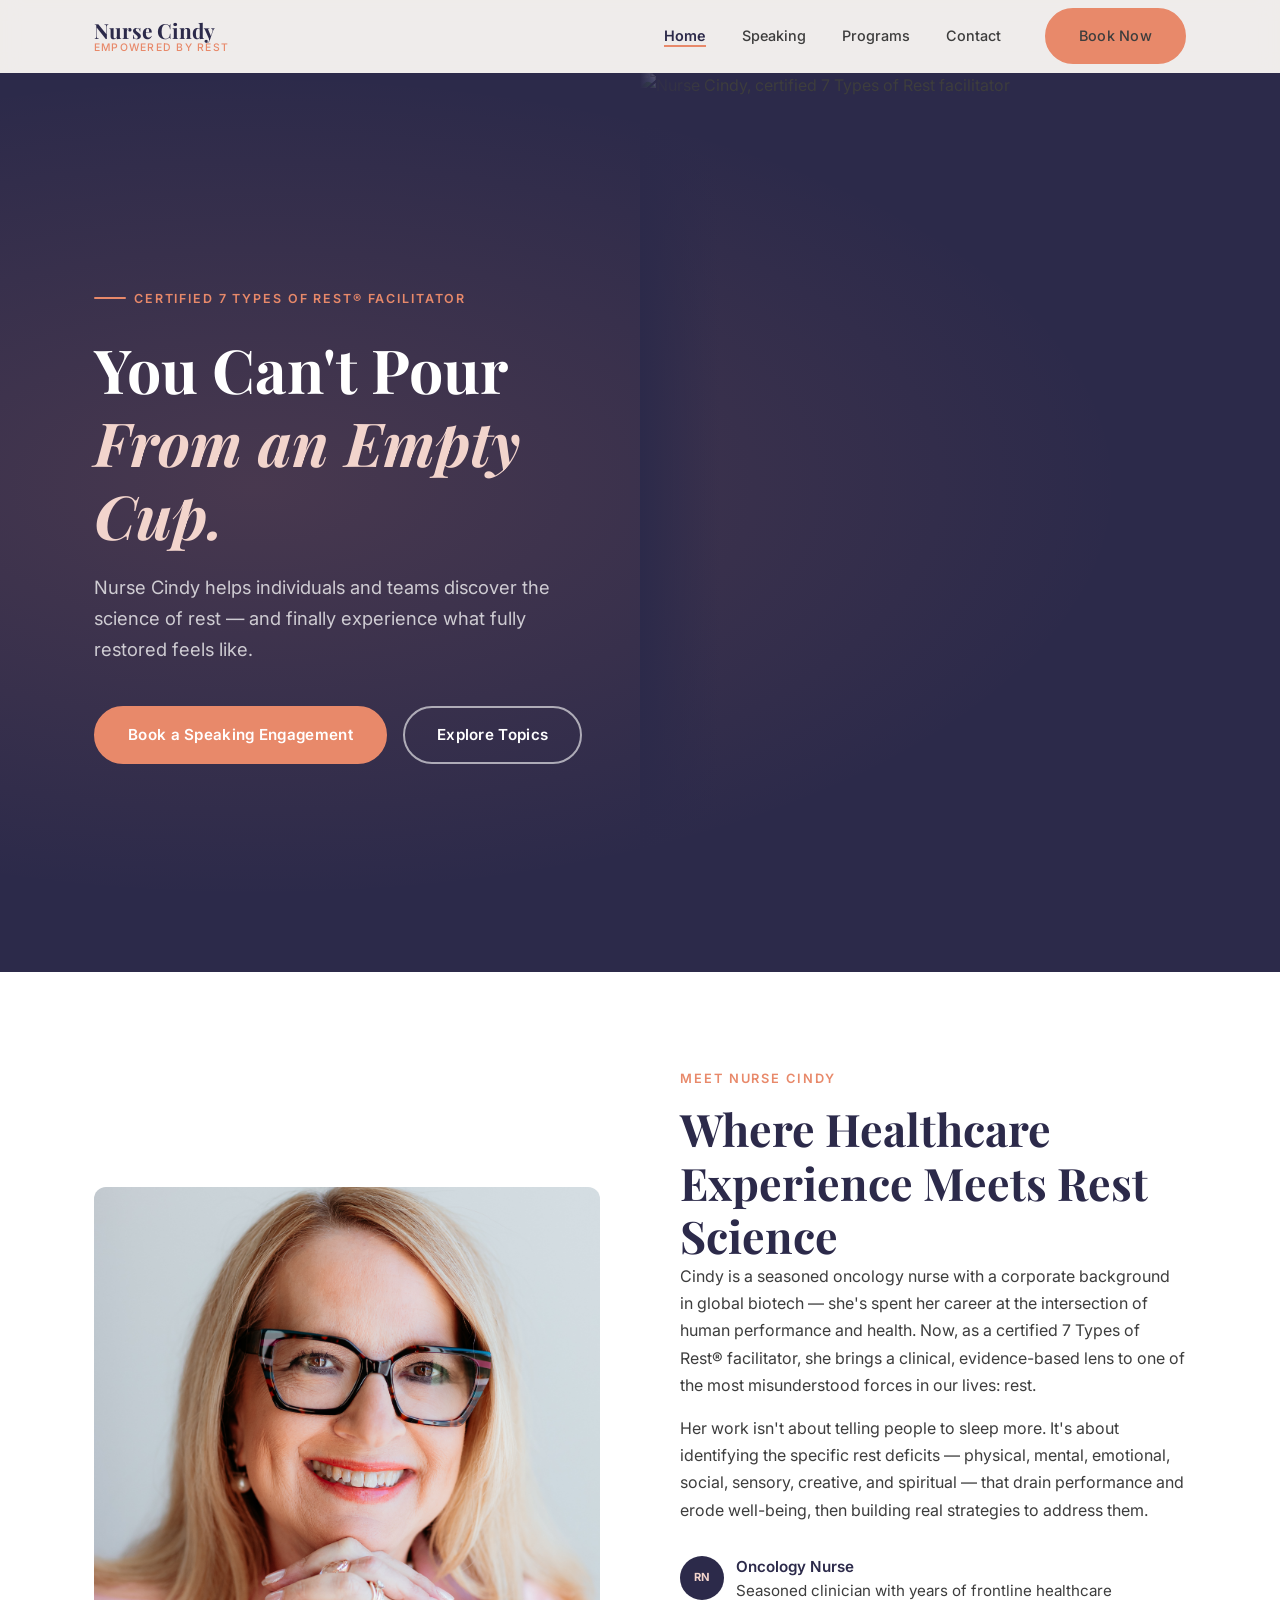
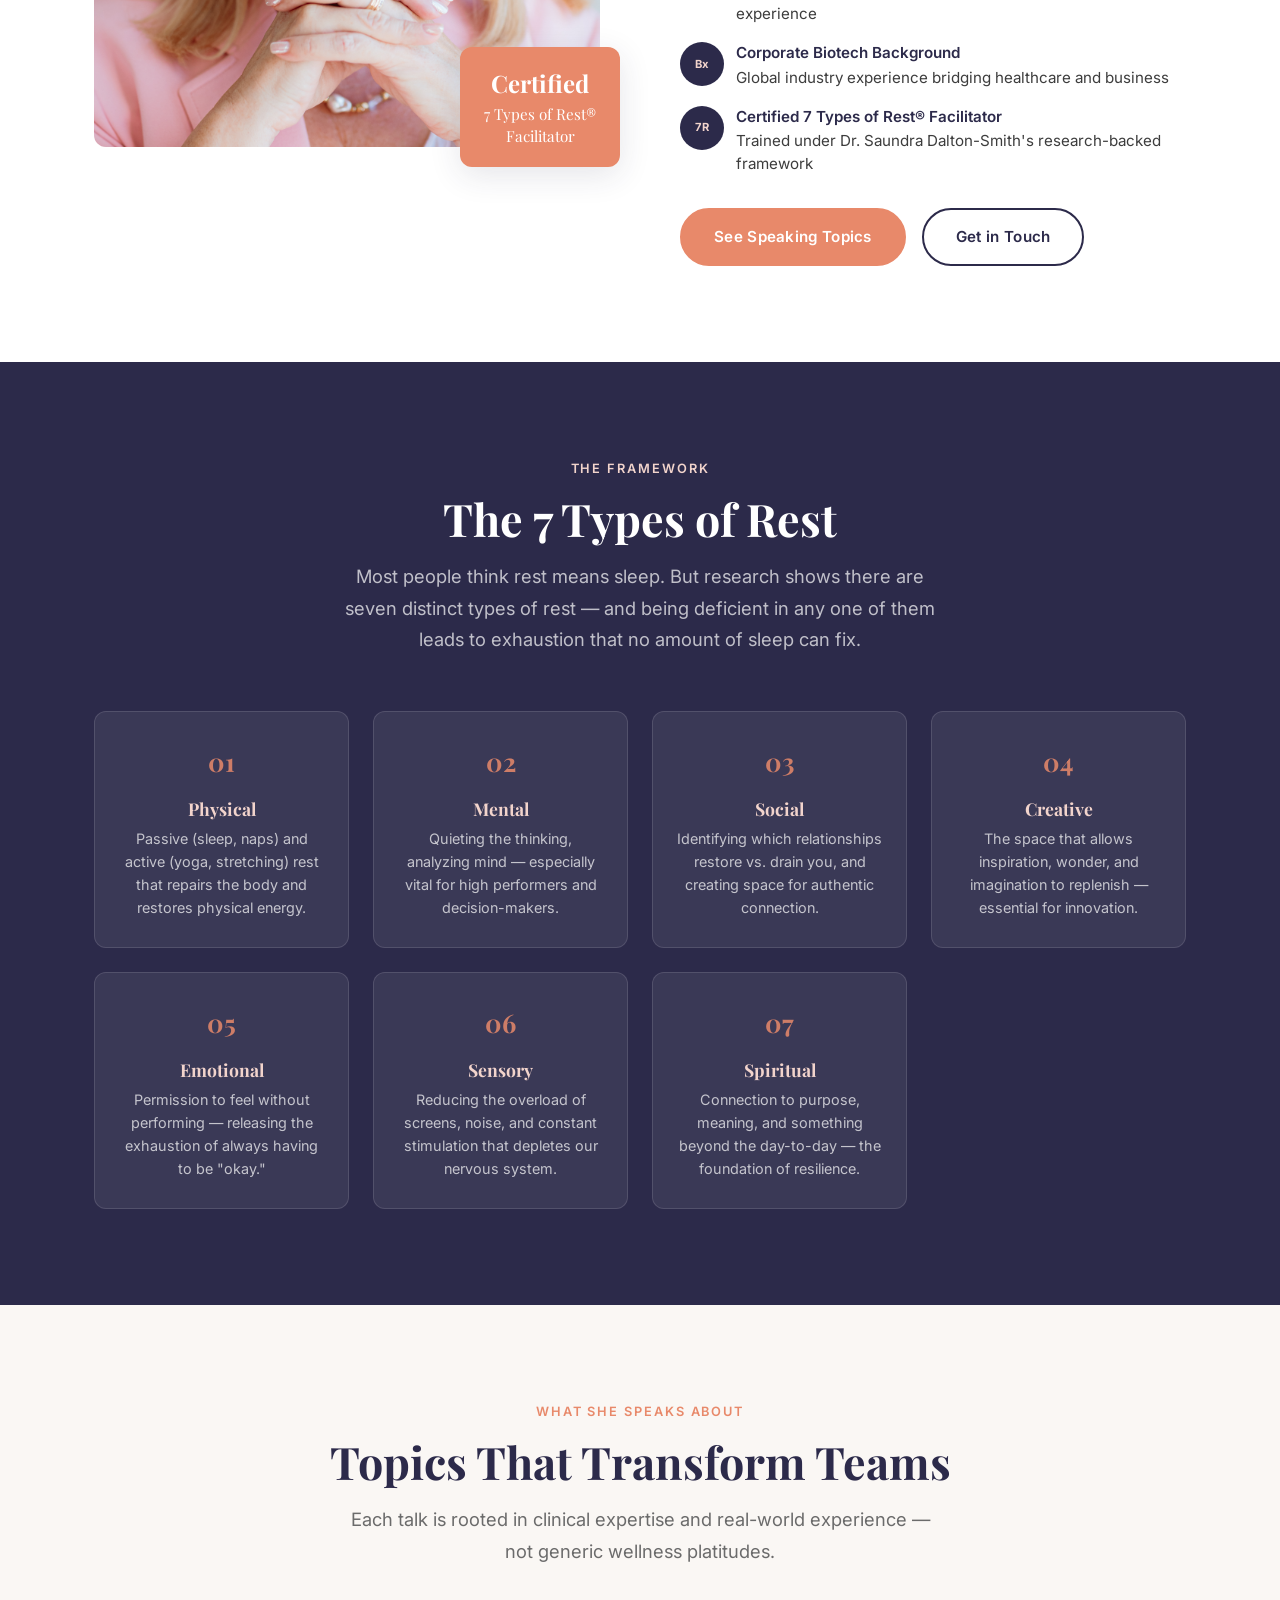
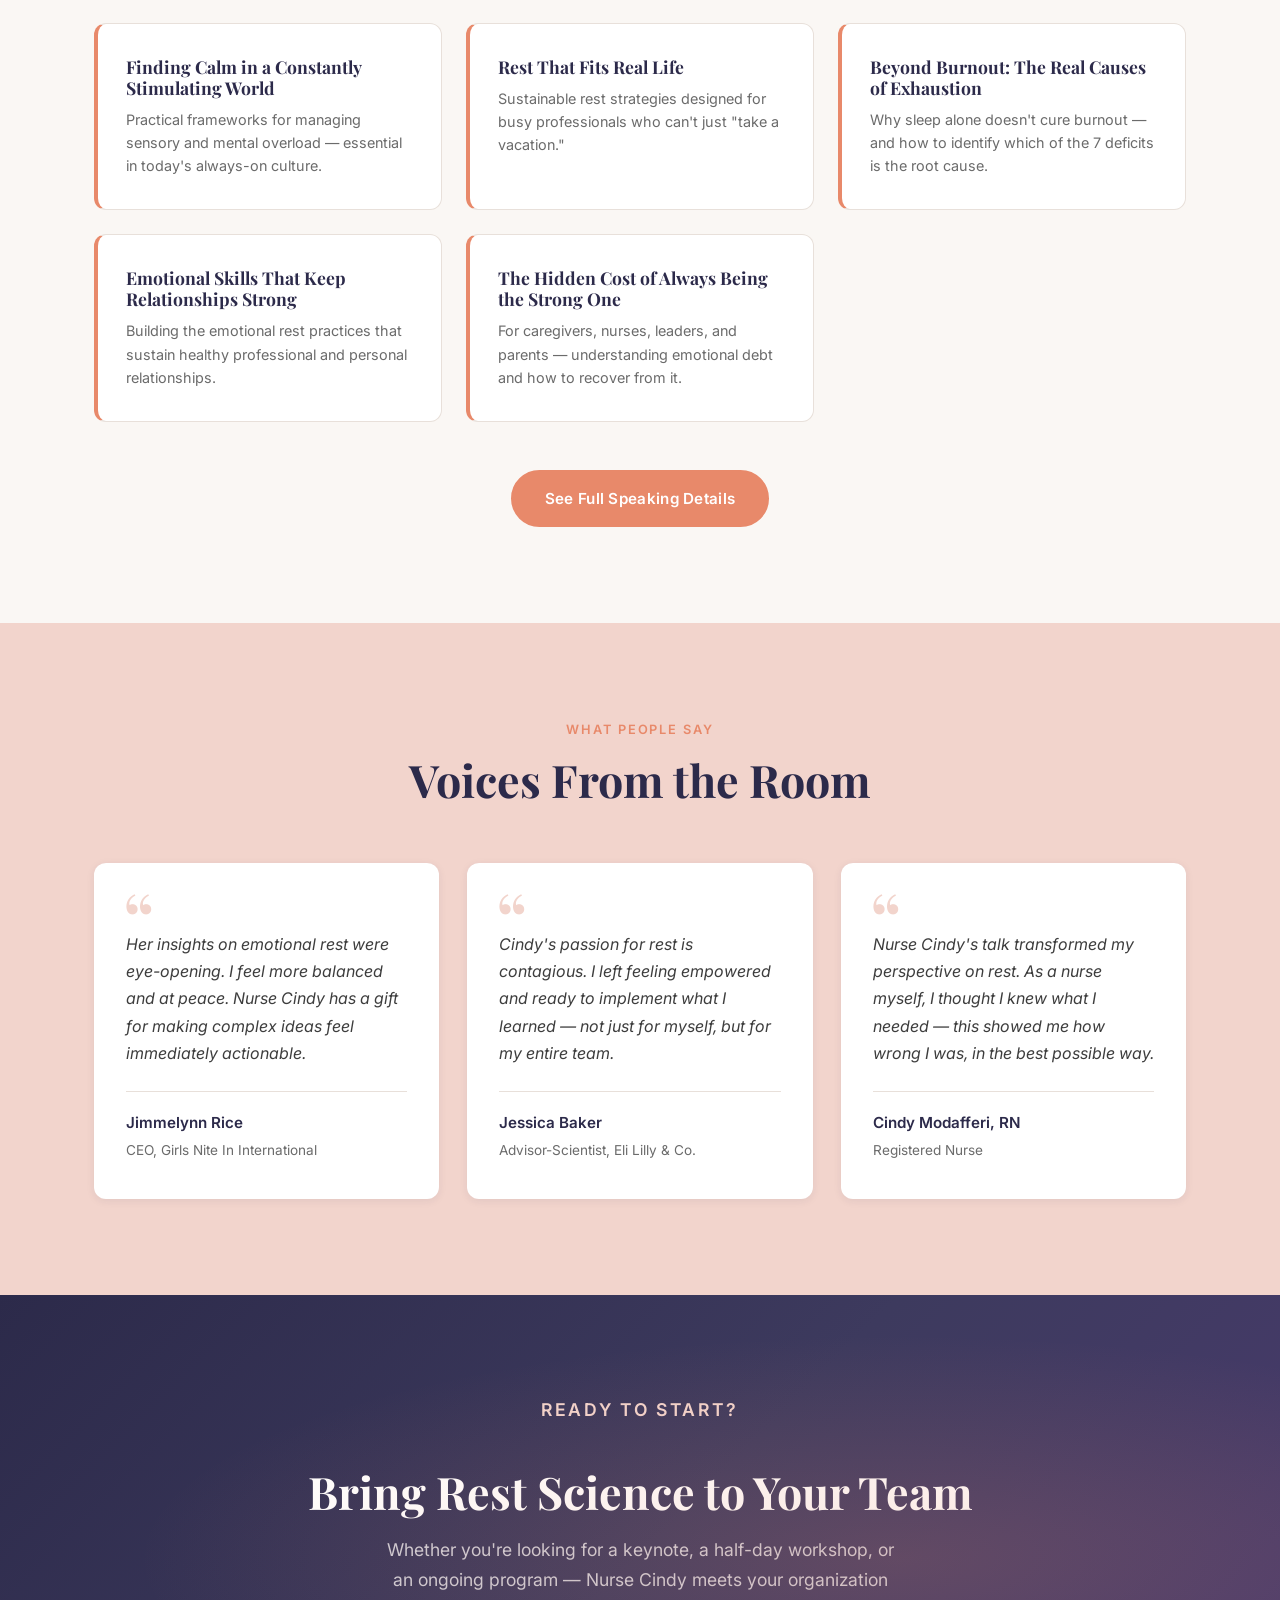
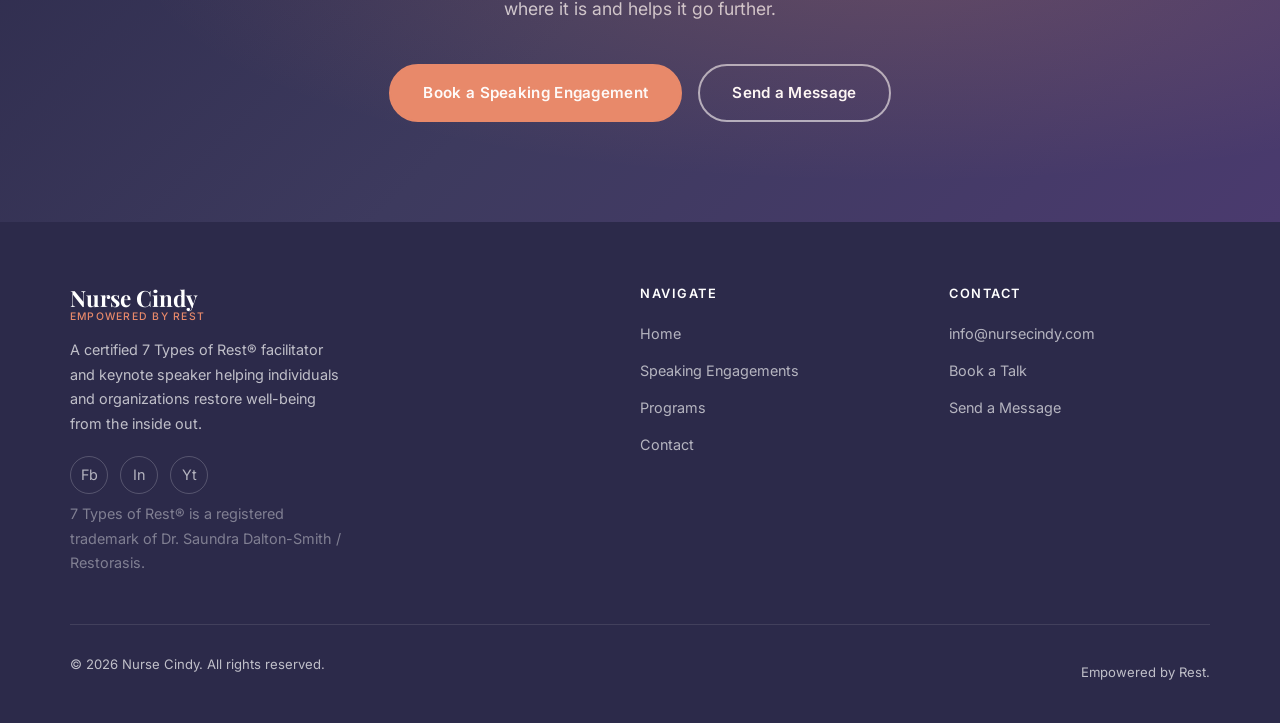
==== index.html @ 6b97cde1 "Initial build: Nurse Cindy static site" ====
<!DOCTYPE html>
<html lang="en">
<head>
  <meta charset="UTF-8" />
  <meta name="viewport" content="width=device-width, initial-scale=1.0" />
  <title>Nurse Cindy — Certified 7 Types of Rest® Facilitator &amp; Speaker</title>
  <meta name="description" content="Nurse Cindy is a certified 7 Types of Rest® facilitator and keynote speaker helping individuals and organizations understand rest science, prevent burnout, and build sustainable well-being." />
  <link rel="stylesheet" href="assets/css/style.css" />
</head>
<body>

  <!-- ===== HEADER ===== -->
  <header class="site-header" role="banner">
    <nav class="nav" aria-label="Main navigation">
      <a href="index.html" class="nav-logo">
        Nurse Cindy
        <span>Empowered by Rest</span>
      </a>

      <button class="nav-toggle" aria-label="Toggle navigation" aria-expanded="false">
        <span></span><span></span><span></span>
      </button>

      <ul class="nav-links" role="list">
        <li><a href="index.html">Home</a></li>
        <li><a href="speaking.html">Speaking</a></li>
        <li><a href="programs.html">Programs</a></li>
        <li><a href="contact.html">Contact</a></li>
        <li><a href="mailto:cindy.callingallnurses@gmail.com?subject=Speaking%20Inquiry" class="btn btn-primary nav-cta">Book Now</a></li>
      </ul>
    </nav>
  </header>

  <main>

    <!-- ===== HERO ===== -->
    <section class="hero" aria-label="Introduction">
      <div class="hero-content">
        <p class="hero-eyebrow">Certified 7 Types of Rest® Facilitator</p>
        <h1>
          You Can't Pour<br />
          <em>From an Empty Cup.</em>
        </h1>
        <p class="hero-sub">Nurse Cindy helps individuals and teams discover the science of rest — and finally experience what fully restored feels like.</p>
        <div class="btn-group">
          <a href="mailto:cindy.callingallnurses@gmail.com?subject=Speaking%20Inquiry" class="btn btn-primary">Book a Speaking Engagement</a>
          <a href="speaking.html" class="btn btn-outline-white">Explore Topics</a>
        </div>
      </div>
      <div class="hero-image">
        <img src="assets/images/cindy-hero.png" alt="Nurse Cindy, certified 7 Types of Rest facilitator" loading="eager" />
      </div>
    </section>

    <!-- ===== ABOUT ===== -->
    <section class="section about" id="about" aria-labelledby="about-heading">
      <div class="container">
        <div class="about-grid">
          <div class="about-image">
            <img src="assets/images/cindy-about.jpg" alt="Nurse Cindy speaking at an event" loading="lazy" />
            <div class="about-image-badge">
              <strong>Certified</strong>
              7 Types of Rest®<br />Facilitator
            </div>
          </div>
          <div class="about-text">
            <p class="section-eyebrow">Meet Nurse Cindy</p>
            <h2 id="about-heading">Where Healthcare Experience Meets Rest Science</h2>
            <p>Cindy is a seasoned oncology nurse with a corporate background in global biotech — she's spent her career at the intersection of human performance and health. Now, as a certified 7 Types of Rest® facilitator, she brings a clinical, evidence-based lens to one of the most misunderstood forces in our lives: rest.</p>
            <p>Her work isn't about telling people to sleep more. It's about identifying the specific rest deficits — physical, mental, emotional, social, sensory, creative, and spiritual — that drain performance and erode well-being, then building real strategies to address them.</p>

            <div class="about-credentials">
              <div class="credential-item">
                <div class="credential-icon" aria-hidden="true"><span>RN</span></div>
                <p><strong>Oncology Nurse</strong>Seasoned clinician with years of frontline healthcare experience</p>
              </div>
              <div class="credential-item">
                <div class="credential-icon" aria-hidden="true"><span>Bx</span></div>
                <p><strong>Corporate Biotech Background</strong>Global industry experience bridging healthcare and business</p>
              </div>
              <div class="credential-item">
                <div class="credential-icon" aria-hidden="true"><span>7R</span></div>
                <p><strong>Certified 7 Types of Rest® Facilitator</strong>Trained under Dr. Saundra Dalton-Smith's research-backed framework</p>
              </div>
            </div>

            <div class="btn-group">
              <a href="speaking.html" class="btn btn-primary">See Speaking Topics</a>
              <a href="contact.html" class="btn btn-outline">Get in Touch</a>
            </div>
          </div>
        </div>
      </div>
    </section>

    <!-- ===== 7 TYPES OF REST ===== -->
    <section class="section rest-types" id="rest-types" aria-labelledby="rest-heading">
      <div class="container section-center">
        <p class="section-eyebrow">The Framework</p>
        <h2 id="rest-heading" class="section-title">The 7 Types of Rest</h2>
        <p class="section-lead">Most people think rest means sleep. But research shows there are seven distinct types of rest — and being deficient in any one of them leads to exhaustion that no amount of sleep can fix.</p>

        <div class="rest-grid">
          <div class="rest-card">
            <div class="rest-card-num" aria-hidden="true">01</div>
            <h3>Physical</h3>
            <p>Passive (sleep, naps) and active (yoga, stretching) rest that repairs the body and restores physical energy.</p>
          </div>
          <div class="rest-card">
            <div class="rest-card-num" aria-hidden="true">02</div>
            <h3>Mental</h3>
            <p>Quieting the thinking, analyzing mind — especially vital for high performers and decision-makers.</p>
          </div>
          <div class="rest-card">
            <div class="rest-card-num" aria-hidden="true">03</div>
            <h3>Social</h3>
            <p>Identifying which relationships restore vs. drain you, and creating space for authentic connection.</p>
          </div>
          <div class="rest-card">
            <div class="rest-card-num" aria-hidden="true">04</div>
            <h3>Creative</h3>
            <p>The space that allows inspiration, wonder, and imagination to replenish — essential for innovation.</p>
          </div>
          <div class="rest-card">
            <div class="rest-card-num" aria-hidden="true">05</div>
            <h3>Emotional</h3>
            <p>Permission to feel without performing — releasing the exhaustion of always having to be "okay."</p>
          </div>
          <div class="rest-card">
            <div class="rest-card-num" aria-hidden="true">06</div>
            <h3>Sensory</h3>
            <p>Reducing the overload of screens, noise, and constant stimulation that depletes our nervous system.</p>
          </div>
          <div class="rest-card">
            <div class="rest-card-num" aria-hidden="true">07</div>
            <h3>Spiritual</h3>
            <p>Connection to purpose, meaning, and something beyond the day-to-day — the foundation of resilience.</p>
          </div>
        </div>
      </div>
    </section>

    <!-- ===== SPEAKING TOPICS ===== -->
    <section class="section speaking-topics" id="topics" aria-labelledby="topics-heading">
      <div class="container section-center">
        <p class="section-eyebrow">What She Speaks About</p>
        <h2 id="topics-heading" class="section-title">Topics That Transform Teams</h2>
        <p class="section-lead">Each talk is rooted in clinical expertise and real-world experience — not generic wellness platitudes.</p>
      </div>
      <div class="container">
        <div class="topics-grid">
          <div class="topic-card">
            <h3>Finding Calm in a Constantly Stimulating World</h3>
            <p>Practical frameworks for managing sensory and mental overload — essential in today's always-on culture.</p>
          </div>
          <div class="topic-card">
            <h3>Rest That Fits Real Life</h3>
            <p>Sustainable rest strategies designed for busy professionals who can't just "take a vacation."</p>
          </div>
          <div class="topic-card">
            <h3>Beyond Burnout: The Real Causes of Exhaustion</h3>
            <p>Why sleep alone doesn't cure burnout — and how to identify which of the 7 deficits is the root cause.</p>
          </div>
          <div class="topic-card">
            <h3>Emotional Skills That Keep Relationships Strong</h3>
            <p>Building the emotional rest practices that sustain healthy professional and personal relationships.</p>
          </div>
          <div class="topic-card">
            <h3>The Hidden Cost of Always Being the Strong One</h3>
            <p>For caregivers, nurses, leaders, and parents — understanding emotional debt and how to recover from it.</p>
          </div>
        </div>
        <div style="text-align:center; margin-top: 48px;">
          <a href="speaking.html" class="btn btn-primary">See Full Speaking Details</a>
        </div>
      </div>
    </section>

    <!-- ===== TESTIMONIALS ===== -->
    <section class="section testimonials" id="testimonials" aria-labelledby="testimonials-heading">
      <div class="container section-center">
        <p class="section-eyebrow">What People Say</p>
        <h2 id="testimonials-heading" class="section-title">Voices From the Room</h2>
      </div>
      <div class="container">
        <div class="testimonials-grid">
          <div class="testimonial-card">
            <p class="testimonial-text">Her insights on emotional rest were eye-opening. I feel more balanced and at peace. Nurse Cindy has a gift for making complex ideas feel immediately actionable.</p>
            <div class="testimonial-author">
              <strong>Jimmelynn Rice</strong>
              <span>CEO, Girls Nite In International</span>
            </div>
          </div>
          <div class="testimonial-card">
            <p class="testimonial-text">Cindy's passion for rest is contagious. I left feeling empowered and ready to implement what I learned — not just for myself, but for my entire team.</p>
            <div class="testimonial-author">
              <strong>Jessica Baker</strong>
              <span>Advisor-Scientist, Eli Lilly &amp; Co.</span>
            </div>
          </div>
          <div class="testimonial-card">
            <p class="testimonial-text">Nurse Cindy's talk transformed my perspective on rest. As a nurse myself, I thought I knew what I needed — this showed me how wrong I was, in the best possible way.</p>
            <div class="testimonial-author">
              <strong>Cindy Modafferi, RN</strong>
              <span>Registered Nurse</span>
            </div>
          </div>
        </div>
      </div>
    </section>

    <!-- ===== CTA BANNER ===== -->
    <section class="cta-banner" aria-labelledby="cta-heading">
      <div class="container">
        <p class="section-eyebrow" style="color: var(--blush);">Ready to Start?</p>
        <h2 id="cta-heading">Bring Rest Science to Your Team</h2>
        <p>Whether you're looking for a keynote, a half-day workshop, or an ongoing program — Nurse Cindy meets your organization where it is and helps it go further.</p>
        <div class="btn-group" style="justify-content: center;">
          <a href="mailto:cindy.callingallnurses@gmail.com?subject=Speaking%20Inquiry" class="btn btn-primary">Book a Speaking Engagement</a>
          <a href="contact.html" class="btn btn-outline-white">Send a Message</a>
        </div>
      </div>
    </section>

  </main>

  <!-- ===== FOOTER ===== -->
  <footer class="site-footer" role="contentinfo">
    <div class="footer-grid">
      <div class="footer-brand">
        <a href="index.html" class="nav-logo">
          Nurse Cindy
          <span>Empowered by Rest</span>
        </a>
        <p>A certified 7 Types of Rest® facilitator and keynote speaker helping individuals and organizations restore well-being from the inside out.</p>
        <div class="footer-social" aria-label="Social media links">
          <a href="#" aria-label="Facebook" title="Facebook">Fb</a>
          <a href="#" aria-label="Instagram" title="Instagram">In</a>
          <a href="#" aria-label="YouTube" title="YouTube">Yt</a>
        </div>
        <p class="rest-trademark">7 Types of Rest® is a registered trademark of Dr. Saundra Dalton-Smith / Restorasis.</p>
      </div>
      <div class="footer-col">
        <h4>Navigate</h4>
        <ul>
          <li><a href="index.html">Home</a></li>
          <li><a href="speaking.html">Speaking Engagements</a></li>
          <li><a href="programs.html">Programs</a></li>
          <li><a href="contact.html">Contact</a></li>
        </ul>
      </div>
      <div class="footer-col">
        <h4>Contact</h4>
        <ul>
          <li><a href="mailto:info@nursecindy.com">info@nursecindy.com</a></li>
          <li><a href="mailto:cindy.callingallnurses@gmail.com">Book a Talk</a></li>
          <li><a href="contact.html">Send a Message</a></li>
        </ul>
      </div>
    </div>
    <div class="footer-bottom">
      <p>&copy; 2026 Nurse Cindy. All rights reserved.</p>
      <p>Empowered by Rest.</p>
    </div>
  </footer>

  <script src="assets/js/main.js"></script>
</body>
</html>
---- assets/css/style.css ----
/* ============================================================
   Nurse Cindy — Main Stylesheet
   ============================================================ */

@import url('https://fonts.googleapis.com/css2?family=Playfair+Display:ital,wght@0,400;0,600;0,700;1,400&family=Inter:wght@300;400;500;600&display=swap');

/* --- Variables --- */
:root {
  --plum: #2C2A4A;
  --coral: #E8896A;
  --cream: #FAF7F4;
  --blush: #F2D4CC;
  --charcoal: #3D3D3D;
  --muted: #6B6B6B;
  --white: #FFFFFF;
  --border: #E8E0DA;

  --font-display: 'Playfair Display', Georgia, serif;
  --font-body: 'Inter', system-ui, sans-serif;

  --max-width: 1140px;
  --section-padding: 96px 24px;
  --radius: 12px;
  --radius-sm: 6px;

  --shadow-sm: 0 2px 8px rgba(44,42,74,0.08);
  --shadow-md: 0 8px 32px rgba(44,42,74,0.12);
  --shadow-lg: 0 20px 60px rgba(44,42,74,0.15);
}

/* --- Reset & Base --- */
*, *::before, *::after { box-sizing: border-box; margin: 0; padding: 0; }

html { scroll-behavior: smooth; font-size: 16px; }

body {
  font-family: var(--font-body);
  background-color: var(--cream);
  color: var(--charcoal);
  line-height: 1.7;
  -webkit-font-smoothing: antialiased;
}

img { max-width: 100%; height: auto; display: block; }
a { color: inherit; text-decoration: none; }
ul { list-style: none; }

/* --- Typography --- */
h1, h2, h3, h4 {
  font-family: var(--font-display);
  line-height: 1.2;
  color: var(--plum);
}

h1 { font-size: clamp(2.4rem, 5vw, 3.8rem); }
h2 { font-size: clamp(1.9rem, 3.5vw, 2.8rem); }
h3 { font-size: clamp(1.25rem, 2vw, 1.5rem); }
h4 { font-size: 1.1rem; }

p { margin-bottom: 1rem; }
p:last-child { margin-bottom: 0; }

.section-eyebrow {
  font-family: var(--font-body);
  font-size: 0.8rem;
  font-weight: 600;
  letter-spacing: 0.15em;
  text-transform: uppercase;
  color: var(--coral);
  margin-bottom: 12px;
}

.section-title { margin-bottom: 16px; }

.section-lead {
  font-size: 1.15rem;
  color: var(--muted);
  max-width: 600px;
}

/* --- Layout --- */
.container {
  max-width: var(--max-width);
  margin: 0 auto;
  padding: 0 24px;
}

.section { padding: var(--section-padding); }
.section-center { text-align: center; }
.section-center .section-lead { margin: 0 auto 48px; }

/* --- Buttons --- */
.btn {
  display: inline-flex;
  align-items: center;
  gap: 8px;
  padding: 14px 32px;
  border-radius: 50px;
  font-family: var(--font-body);
  font-weight: 600;
  font-size: 0.95rem;
  letter-spacing: 0.02em;
  cursor: pointer;
  border: 2px solid transparent;
  transition: all 0.2s ease;
  white-space: nowrap;
}

.btn-primary {
  background: var(--coral);
  color: var(--white);
  border-color: var(--coral);
}
.btn-primary:hover {
  background: #d4724f;
  border-color: #d4724f;
  transform: translateY(-1px);
  box-shadow: var(--shadow-md);
}

.btn-outline {
  background: transparent;
  color: var(--plum);
  border-color: var(--plum);
}
.btn-outline:hover {
  background: var(--plum);
  color: var(--white);
  transform: translateY(-1px);
}

.btn-outline-white {
  background: transparent;
  color: var(--white);
  border-color: rgba(255,255,255,0.6);
}
.btn-outline-white:hover {
  background: rgba(255,255,255,0.15);
  border-color: var(--white);
}

.btn-group {
  display: flex;
  gap: 16px;
  flex-wrap: wrap;
  align-items: center;
}

/* ============================================================
   NAVIGATION
   ============================================================ */

.site-header {
  position: fixed;
  top: 0;
  left: 0;
  right: 0;
  z-index: 100;
  background: rgba(250,247,244,0.95);
  backdrop-filter: blur(10px);
  -webkit-backdrop-filter: blur(10px);
  border-bottom: 1px solid transparent;
  transition: border-color 0.3s, box-shadow 0.3s;
}

.site-header.scrolled {
  border-color: var(--border);
  box-shadow: var(--shadow-sm);
}

.nav {
  display: flex;
  align-items: center;
  justify-content: space-between;
  height: 72px;
  padding: 0 24px;
  max-width: var(--max-width);
  margin: 0 auto;
}

.nav-logo {
  font-family: var(--font-display);
  font-size: 1.3rem;
  font-weight: 700;
  color: var(--plum);
  display: flex;
  flex-direction: column;
  line-height: 1.1;
}

.nav-logo span {
  font-family: var(--font-body);
  font-size: 0.65rem;
  font-weight: 500;
  letter-spacing: 0.12em;
  text-transform: uppercase;
  color: var(--coral);
}

.nav-links {
  display: flex;
  align-items: center;
  gap: 36px;
}

.nav-links a {
  font-size: 0.9rem;
  font-weight: 500;
  color: var(--charcoal);
  transition: color 0.2s;
  position: relative;
}

.nav-links a::after {
  content: '';
  position: absolute;
  bottom: -3px;
  left: 0;
  width: 0;
  height: 2px;
  background: var(--coral);
  transition: width 0.2s;
}

.nav-links a:hover { color: var(--plum); }
.nav-links a:hover::after { width: 100%; }
.nav-links a.active { color: var(--plum); font-weight: 600; }
.nav-links a.active::after { width: 100%; }

.nav-cta { margin-left: 8px; }

.nav-toggle {
  display: none;
  flex-direction: column;
  gap: 5px;
  background: none;
  border: none;
  cursor: pointer;
  padding: 4px;
}

.nav-toggle span {
  display: block;
  width: 24px;
  height: 2px;
  background: var(--plum);
  border-radius: 2px;
  transition: all 0.3s;
}

.nav-toggle.open span:nth-child(1) { transform: translateY(7px) rotate(45deg); }
.nav-toggle.open span:nth-child(2) { opacity: 0; }
.nav-toggle.open span:nth-child(3) { transform: translateY(-7px) rotate(-45deg); }

/* ============================================================
   HERO
   ============================================================ */

.hero {
  min-height: 100vh;
  display: grid;
  grid-template-columns: 1fr 1fr;
  align-items: center;
  background: var(--plum);
  padding-top: 72px;
  overflow: hidden;
  position: relative;
}

.hero::before {
  content: '';
  position: absolute;
  inset: 0;
  background: radial-gradient(ellipse at 20% 50%, rgba(232,137,106,0.15) 0%, transparent 60%);
  pointer-events: none;
}

.hero-content {
  padding: 80px 24px 80px calc((100vw - var(--max-width)) / 2 + 24px);
  z-index: 1;
}

.hero-eyebrow {
  display: inline-flex;
  align-items: center;
  gap: 8px;
  font-size: 0.78rem;
  font-weight: 600;
  letter-spacing: 0.15em;
  text-transform: uppercase;
  color: var(--coral);
  margin-bottom: 24px;
}

.hero-eyebrow::before {
  content: '';
  display: block;
  width: 32px;
  height: 2px;
  background: var(--coral);
  border-radius: 2px;
}

.hero h1 {
  color: var(--white);
  margin-bottom: 8px;
}

.hero h1 em {
  font-style: italic;
  color: var(--blush);
}

.hero-sub {
  font-size: 1.15rem;
  color: rgba(255,255,255,0.75);
  max-width: 480px;
  margin: 20px 0 40px;
}

.hero-image {
  height: 100vh;
  min-height: 600px;
  position: relative;
  overflow: hidden;
}

.hero-image img {
  width: 100%;
  height: 100%;
  object-fit: cover;
  object-position: center top;
}

.hero-image::after {
  content: '';
  position: absolute;
  left: 0;
  top: 0;
  bottom: 0;
  width: 80px;
  background: linear-gradient(to right, var(--plum), transparent);
}

/* ============================================================
   ABOUT
   ============================================================ */

.about {
  background: var(--white);
}

.about-grid {
  display: grid;
  grid-template-columns: 1fr 1fr;
  gap: 80px;
  align-items: center;
}

.about-image {
  position: relative;
}

.about-image img {
  width: 100%;
  border-radius: var(--radius);
  object-fit: cover;
  height: 560px;
}

.about-image-badge {
  position: absolute;
  bottom: -20px;
  right: -20px;
  background: var(--coral);
  color: var(--white);
  padding: 20px 24px;
  border-radius: var(--radius);
  font-family: var(--font-display);
  font-size: 0.95rem;
  box-shadow: var(--shadow-md);
  max-width: 200px;
  text-align: center;
  line-height: 1.4;
}

.about-image-badge strong {
  display: block;
  font-size: 1.5rem;
  margin-bottom: 4px;
}

.about-credentials {
  display: flex;
  flex-direction: column;
  gap: 16px;
  margin: 32px 0;
}

.credential-item {
  display: flex;
  align-items: flex-start;
  gap: 12px;
}

.credential-icon {
  flex-shrink: 0;
  width: 44px;
  height: 44px;
  background: var(--plum);
  border-radius: 50%;
  display: flex;
  align-items: center;
  justify-content: center;
  font-size: 0.7rem;
  font-weight: 700;
  font-family: var(--font-body);
  color: var(--blush);
  letter-spacing: 0.03em;
}

.credential-item p {
  margin: 0;
  font-size: 0.95rem;
  line-height: 1.5;
}

.credential-item p strong {
  display: block;
  font-weight: 600;
  color: var(--plum);
  margin-bottom: 2px;
}

/* ============================================================
   7 TYPES OF REST
   ============================================================ */

.rest-types {
  background: var(--plum);
  color: var(--white);
}

.rest-types .section-eyebrow { color: var(--blush); }
.rest-types .section-title { color: var(--white); }
.rest-types .section-lead { color: rgba(255,255,255,0.7); }

.rest-grid {
  display: grid;
  grid-template-columns: repeat(auto-fit, minmax(240px, 1fr));
  gap: 24px;
  margin-top: 56px;
}

.rest-card {
  background: rgba(255,255,255,0.07);
  border: 1px solid rgba(255,255,255,0.12);
  border-radius: var(--radius);
  padding: 28px 24px;
  transition: all 0.3s ease;
}

.rest-card:hover {
  background: rgba(255,255,255,0.12);
  transform: translateY(-4px);
  box-shadow: 0 16px 48px rgba(0,0,0,0.2);
}

.rest-card-icon {
  font-size: 2rem;
  margin-bottom: 14px;
}

.rest-card-num {
  font-family: var(--font-display);
  font-size: 1.6rem;
  font-weight: 700;
  color: var(--coral);
  margin-bottom: 14px;
  opacity: 0.85;
}

.rest-card h3 {
  color: var(--blush);
  font-size: 1.1rem;
  margin-bottom: 8px;
}

.rest-card p {
  color: rgba(255,255,255,0.7);
  font-size: 0.9rem;
  line-height: 1.6;
  margin: 0;
}

/* ============================================================
   SPEAKING TOPICS
   ============================================================ */

.speaking-topics {
  background: var(--cream);
}

.topics-grid {
  display: grid;
  grid-template-columns: repeat(auto-fit, minmax(300px, 1fr));
  gap: 24px;
  margin-top: 56px;
}

.topic-card {
  background: var(--white);
  border: 1px solid var(--border);
  border-radius: var(--radius);
  padding: 32px 28px;
  border-left: 4px solid var(--coral);
  transition: all 0.2s ease;
}

.topic-card:hover {
  box-shadow: var(--shadow-md);
  transform: translateY(-2px);
}

.topic-card h3 {
  font-size: 1.1rem;
  margin-bottom: 10px;
  color: var(--plum);
}

.topic-card p {
  font-size: 0.9rem;
  color: var(--muted);
  margin: 0;
  line-height: 1.6;
}

/* ============================================================
   TESTIMONIALS
   ============================================================ */

.testimonials {
  background: var(--blush);
}

.testimonials-grid {
  display: grid;
  grid-template-columns: repeat(auto-fit, minmax(300px, 1fr));
  gap: 28px;
  margin-top: 56px;
}

.testimonial-card {
  background: var(--white);
  border-radius: var(--radius);
  padding: 36px 32px;
  box-shadow: var(--shadow-sm);
  position: relative;
}

.testimonial-card::before {
  content: '\201C';
  font-family: var(--font-display);
  font-size: 5rem;
  line-height: 1;
  color: var(--blush);
  position: absolute;
  top: 16px;
  left: 28px;
}

.testimonial-text {
  font-size: 1rem;
  line-height: 1.7;
  color: var(--charcoal);
  font-style: italic;
  margin: 32px 0 24px;
}

.testimonial-author {
  border-top: 1px solid var(--border);
  padding-top: 18px;
}

.testimonial-author strong {
  display: block;
  font-weight: 600;
  color: var(--plum);
  font-size: 0.95rem;
}

.testimonial-author span {
  font-size: 0.85rem;
  color: var(--muted);
}

/* ============================================================
   CTA BANNER
   ============================================================ */

.cta-banner {
  background: linear-gradient(135deg, var(--plum) 0%, #3d3a5e 50%, #4a3a6e 100%);
  color: var(--white);
  text-align: center;
  padding: 100px 24px;
  position: relative;
  overflow: hidden;
}

.cta-banner::before {
  content: '';
  position: absolute;
  inset: 0;
  background: radial-gradient(ellipse at 70% 50%, rgba(232,137,106,0.2) 0%, transparent 60%);
  pointer-events: none;
}

.cta-banner h2 { color: var(--white); margin-bottom: 16px; }
.cta-banner p { color: rgba(255,255,255,0.75); font-size: 1.1rem; max-width: 520px; margin: 0 auto 40px; }

/* ============================================================
   FOOTER
   ============================================================ */

.site-footer {
  background: var(--plum);
  color: rgba(255,255,255,0.7);
  padding: 64px 24px 32px;
}

.footer-grid {
  display: grid;
  grid-template-columns: 2fr 1fr 1fr;
  gap: 48px;
  max-width: var(--max-width);
  margin: 0 auto;
  padding-bottom: 48px;
  border-bottom: 1px solid rgba(255,255,255,0.1);
}

.footer-brand .nav-logo {
  color: var(--white);
  font-size: 1.4rem;
  margin-bottom: 16px;
}

.footer-brand p {
  font-size: 0.9rem;
  line-height: 1.7;
  max-width: 280px;
}

.footer-col h4 {
  color: var(--white);
  font-family: var(--font-body);
  font-size: 0.8rem;
  font-weight: 600;
  letter-spacing: 0.12em;
  text-transform: uppercase;
  margin-bottom: 18px;
}

.footer-col ul {
  display: flex;
  flex-direction: column;
  gap: 10px;
}

.footer-col ul a {
  font-size: 0.9rem;
  color: rgba(255,255,255,0.65);
  transition: color 0.2s;
}

.footer-col ul a:hover { color: var(--blush); }

.footer-social {
  display: flex;
  gap: 12px;
  margin-top: 20px;
}

.footer-social a {
  width: 38px;
  height: 38px;
  border-radius: 50%;
  border: 1px solid rgba(255,255,255,0.2);
  display: flex;
  align-items: center;
  justify-content: center;
  font-size: 0.9rem;
  color: rgba(255,255,255,0.65);
  transition: all 0.2s;
}

.footer-social a:hover {
  border-color: var(--coral);
  color: var(--coral);
}

.footer-bottom {
  max-width: var(--max-width);
  margin: 28px auto 0;
  display: flex;
  align-items: center;
  justify-content: space-between;
  font-size: 0.82rem;
  flex-wrap: wrap;
  gap: 12px;
}

.footer-bottom a { color: rgba(255,255,255,0.5); }
.footer-bottom a:hover { color: var(--blush); }

.rest-trademark {
  font-size: 0.8rem;
  color: rgba(255,255,255,0.4);
  margin-top: 8px;
}

/* ============================================================
   PAGE HERO (interior pages)
   ============================================================ */

.page-hero {
  background: var(--plum);
  padding: 140px 24px 80px;
  text-align: center;
  position: relative;
  overflow: hidden;
}

.page-hero::before {
  content: '';
  position: absolute;
  inset: 0;
  background: radial-gradient(ellipse at 50% 80%, rgba(232,137,106,0.15) 0%, transparent 60%);
  pointer-events: none;
}

.page-hero .section-eyebrow { color: var(--blush); }
.page-hero h1 { color: var(--white); font-size: clamp(2rem, 4vw, 3rem); }
.page-hero p { color: rgba(255,255,255,0.75); font-size: 1.1rem; max-width: 560px; margin: 16px auto 0; }

/* ============================================================
   SPEAKING PAGE
   ============================================================ */

.speaking-detail {
  background: var(--white);
}

.speaking-intro {
  display: grid;
  grid-template-columns: 1fr 1fr;
  gap: 72px;
  align-items: center;
}

.speaking-intro img {
  width: 100%;
  height: 440px;
  object-fit: cover;
  object-position: center 20%;
  border-radius: var(--radius);
}

.speaking-formats {
  background: var(--cream);
}

.formats-grid {
  display: grid;
  grid-template-columns: repeat(auto-fit, minmax(240px, 1fr));
  gap: 24px;
  margin-top: 48px;
}

.format-card {
  background: var(--white);
  border-radius: var(--radius);
  padding: 32px 28px;
  text-align: center;
  border: 2px solid var(--border);
  transition: all 0.2s;
}

.format-card:hover {
  border-color: var(--coral);
  box-shadow: var(--shadow-md);
}

.format-icon {
  margin-bottom: 16px;
}

.format-icon span {
  display: inline-flex;
  align-items: center;
  justify-content: center;
  width: 52px;
  height: 52px;
  border-radius: 50%;
  background: var(--plum);
  color: var(--coral);
  font-family: var(--font-display);
  font-size: 1.1rem;
  font-weight: 700;
  font-style: italic;
}

.format-card h3 { font-size: 1.15rem; margin-bottom: 10px; }
.format-card p { font-size: 0.9rem; color: var(--muted); margin-bottom: 16px; }

.format-tag {
  display: inline-block;
  background: var(--blush);
  color: var(--plum);
  padding: 4px 14px;
  border-radius: 50px;
  font-size: 0.8rem;
  font-weight: 600;
}

.speaking-topics-full { background: var(--white); }

.topic-full-card {
  background: var(--cream);
  border-radius: var(--radius);
  padding: 36px 32px;
  margin-bottom: 24px;
  border-left: 5px solid var(--coral);
}

.topic-full-card:last-child { margin-bottom: 0; }
.topic-full-card h3 { margin-bottom: 10px; }
.topic-full-card p { color: var(--muted); font-size: 0.95rem; margin: 0; }

.audience-section { background: var(--plum); }
.audience-section .section-eyebrow { color: var(--blush); }
.audience-section .section-title { color: var(--white); }

.audience-grid {
  display: grid;
  grid-template-columns: repeat(4, 1fr);
  gap: 16px;
  margin-top: 48px;
}

.audience-item {
  position: relative;
  border-radius: var(--radius);
  overflow: hidden;
  height: 160px;
  display: flex;
  align-items: flex-end;
}

.audience-item img {
  position: absolute;
  inset: 0;
  width: 100%;
  height: 100%;
  object-fit: cover;
  transition: transform 0.4s ease;
}

.audience-item:hover img {
  transform: scale(1.05);
}

.audience-item::after {
  content: '';
  position: absolute;
  inset: 0;
  background: linear-gradient(to top, rgba(44,42,74,0.88) 0%, rgba(44,42,74,0.3) 60%, transparent 100%);
  z-index: 1;
}

.audience-item-label {
  position: relative;
  z-index: 2;
  padding: 14px 16px;
  color: var(--white);
  font-size: 0.88rem;
  font-weight: 600;
  line-height: 1.3;
  width: 100%;
}

@media (max-width: 900px) {
  .audience-grid { grid-template-columns: repeat(2, 1fr); }
}

@media (max-width: 500px) {
  .audience-grid { grid-template-columns: 1fr 1fr; gap: 10px; }
  .audience-item { height: 130px; }
}

/* ============================================================
   PROGRAMS PAGE
   ============================================================ */

.programs-section { background: var(--white); }

.programs-grid {
  display: grid;
  grid-template-columns: repeat(auto-fit, minmax(300px, 1fr));
  gap: 28px;
  margin-top: 48px;
}

.program-card {
  background: var(--cream);
  border-radius: var(--radius);
  overflow: hidden;
  border: 1px solid var(--border);
  transition: all 0.2s;
  display: flex;
  flex-direction: column;
}

.program-card:hover {
  box-shadow: var(--shadow-md);
  transform: translateY(-3px);
}

.program-card-badge {
  background: var(--plum);
  color: var(--white);
  padding: 8px 20px;
  font-size: 0.8rem;
  font-weight: 600;
  letter-spacing: 0.1em;
  text-transform: uppercase;
}

.program-card-badge.free { background: var(--coral); }

.program-card-body { padding: 28px 24px; flex: 1; }
.program-card-body h3 { margin-bottom: 10px; font-size: 1.15rem; }
.program-card-body p { font-size: 0.9rem; color: var(--muted); margin-bottom: 16px; }

.program-card-footer {
  padding: 20px 24px;
  background: var(--white);
  border-top: 1px solid var(--border);
  display: flex;
  align-items: center;
  justify-content: space-between;
}

.program-price {
  font-family: var(--font-display);
  font-size: 1.3rem;
  font-weight: 700;
  color: var(--plum);
}

/* ============================================================
   CONTACT PAGE
   ============================================================ */

.contact-section { background: var(--white); }

.contact-grid {
  display: grid;
  grid-template-columns: 1fr 1.4fr;
  gap: 80px;
  align-items: start;
}

.contact-info-block { display: flex; flex-direction: column; gap: 28px; }

.contact-item {
  display: flex;
  gap: 16px;
  align-items: flex-start;
}

.contact-icon {
  width: 48px;
  height: 48px;
  flex-shrink: 0;
  background: var(--plum);
  border-radius: 50%;
  display: flex;
  align-items: center;
  justify-content: center;
}

.contact-icon span {
  font-family: var(--font-body);
  font-size: 0.75rem;
  font-weight: 700;
  color: var(--blush);
  letter-spacing: 0.05em;
}

.contact-item-text h4 {
  font-family: var(--font-body);
  font-size: 0.8rem;
  font-weight: 600;
  letter-spacing: 0.1em;
  text-transform: uppercase;
  color: var(--muted);
  margin-bottom: 4px;
}

.contact-item-text p { margin: 0; font-size: 0.95rem; }
.contact-item-text a { color: var(--plum); font-weight: 500; }
.contact-item-text a:hover { color: var(--coral); }

.contact-form {
  background: var(--cream);
  border-radius: var(--radius);
  padding: 40px 36px;
}

.contact-form h3 { margin-bottom: 28px; }

.form-group { margin-bottom: 20px; }

.form-group label {
  display: block;
  font-size: 0.85rem;
  font-weight: 600;
  color: var(--plum);
  margin-bottom: 7px;
  letter-spacing: 0.02em;
}

.form-group input,
.form-group select,
.form-group textarea {
  width: 100%;
  padding: 12px 16px;
  background: var(--white);
  border: 1.5px solid var(--border);
  border-radius: var(--radius-sm);
  font-family: var(--font-body);
  font-size: 0.95rem;
  color: var(--charcoal);
  transition: border-color 0.2s;
  outline: none;
}

.form-group input:focus,
.form-group select:focus,
.form-group textarea:focus {
  border-color: var(--coral);
}

.form-group textarea { resize: vertical; min-height: 120px; }

.form-row {
  display: grid;
  grid-template-columns: 1fr 1fr;
  gap: 16px;
}

/* ============================================================
   RESPONSIVE
   ============================================================ */

@media (max-width: 900px) {
  :root { --section-padding: 72px 24px; }

  .hero {
    grid-template-columns: 1fr;
    min-height: auto;
  }

  .hero-content {
    padding: 100px 24px 48px;
    text-align: center;
  }

  .hero-content .btn-group { justify-content: center; }
  .hero-sub { margin-left: auto; margin-right: auto; }

  .hero-image {
    height: 50vw;
    min-height: 300px;
  }

  .about-grid,
  .speaking-intro,
  .contact-grid { grid-template-columns: 1fr; gap: 40px; }

  .about-image-badge { right: 0; bottom: -16px; }

  .footer-grid { grid-template-columns: 1fr 1fr; }
  .footer-brand { grid-column: 1 / -1; }
}

@media (max-width: 600px) {
  :root { --section-padding: 56px 20px; }

  .nav-links {
    display: none;
    position: fixed;
    top: 72px;
    left: 0;
    right: 0;
    background: var(--cream);
    flex-direction: column;
    align-items: flex-start;
    gap: 0;
    padding: 16px 0;
    border-bottom: 1px solid var(--border);
    box-shadow: var(--shadow-md);
  }

  .nav-links.open { display: flex; }

  .nav-links a,
  .nav-links .btn {
    padding: 14px 24px;
    width: 100%;
    border-radius: 0;
  }

  .nav-links .btn {
    background: none;
    border: none;
    color: var(--charcoal);
    font-weight: 500;
  }

  .nav-toggle { display: flex; }

  .hero-image { height: 60vw; }

  .footer-grid { grid-template-columns: 1fr; gap: 32px; }
  .footer-bottom { flex-direction: column; text-align: center; }

  .form-row { grid-template-columns: 1fr; }

  .contact-grid { gap: 40px; }
}
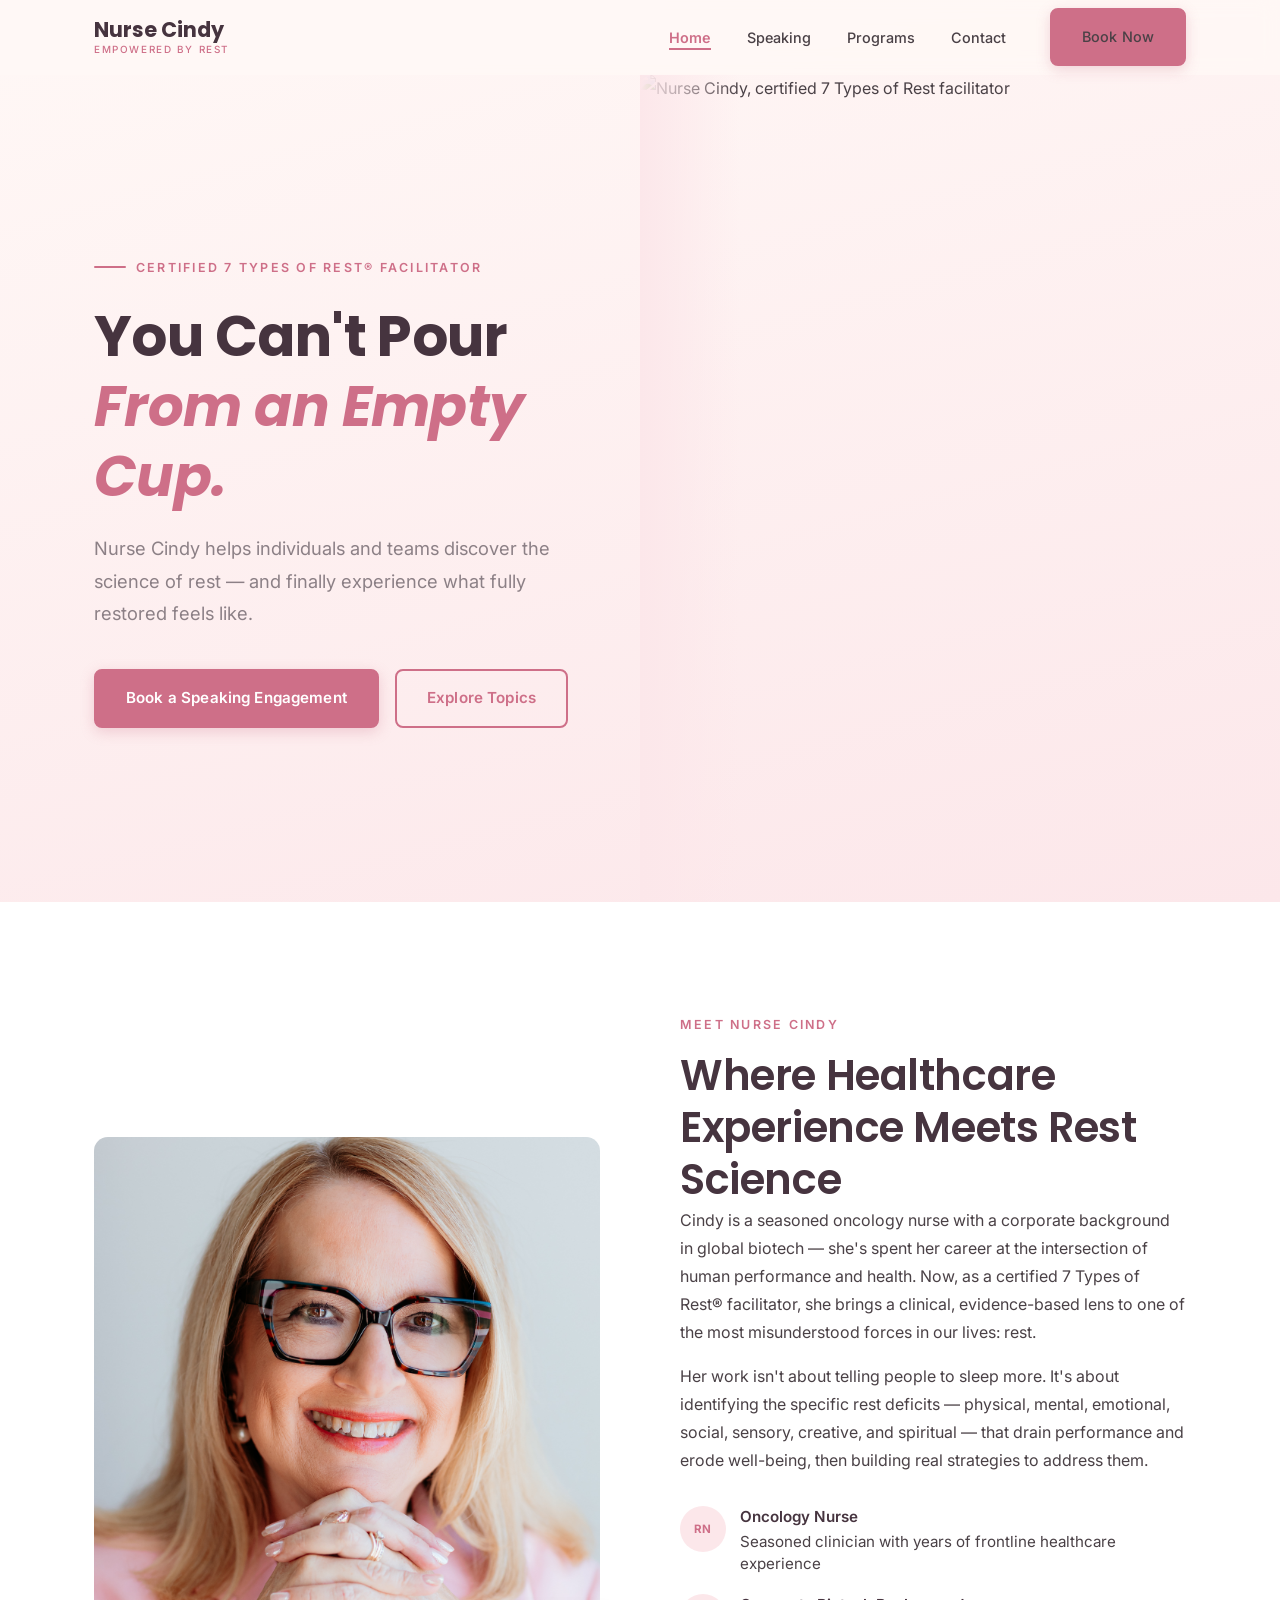
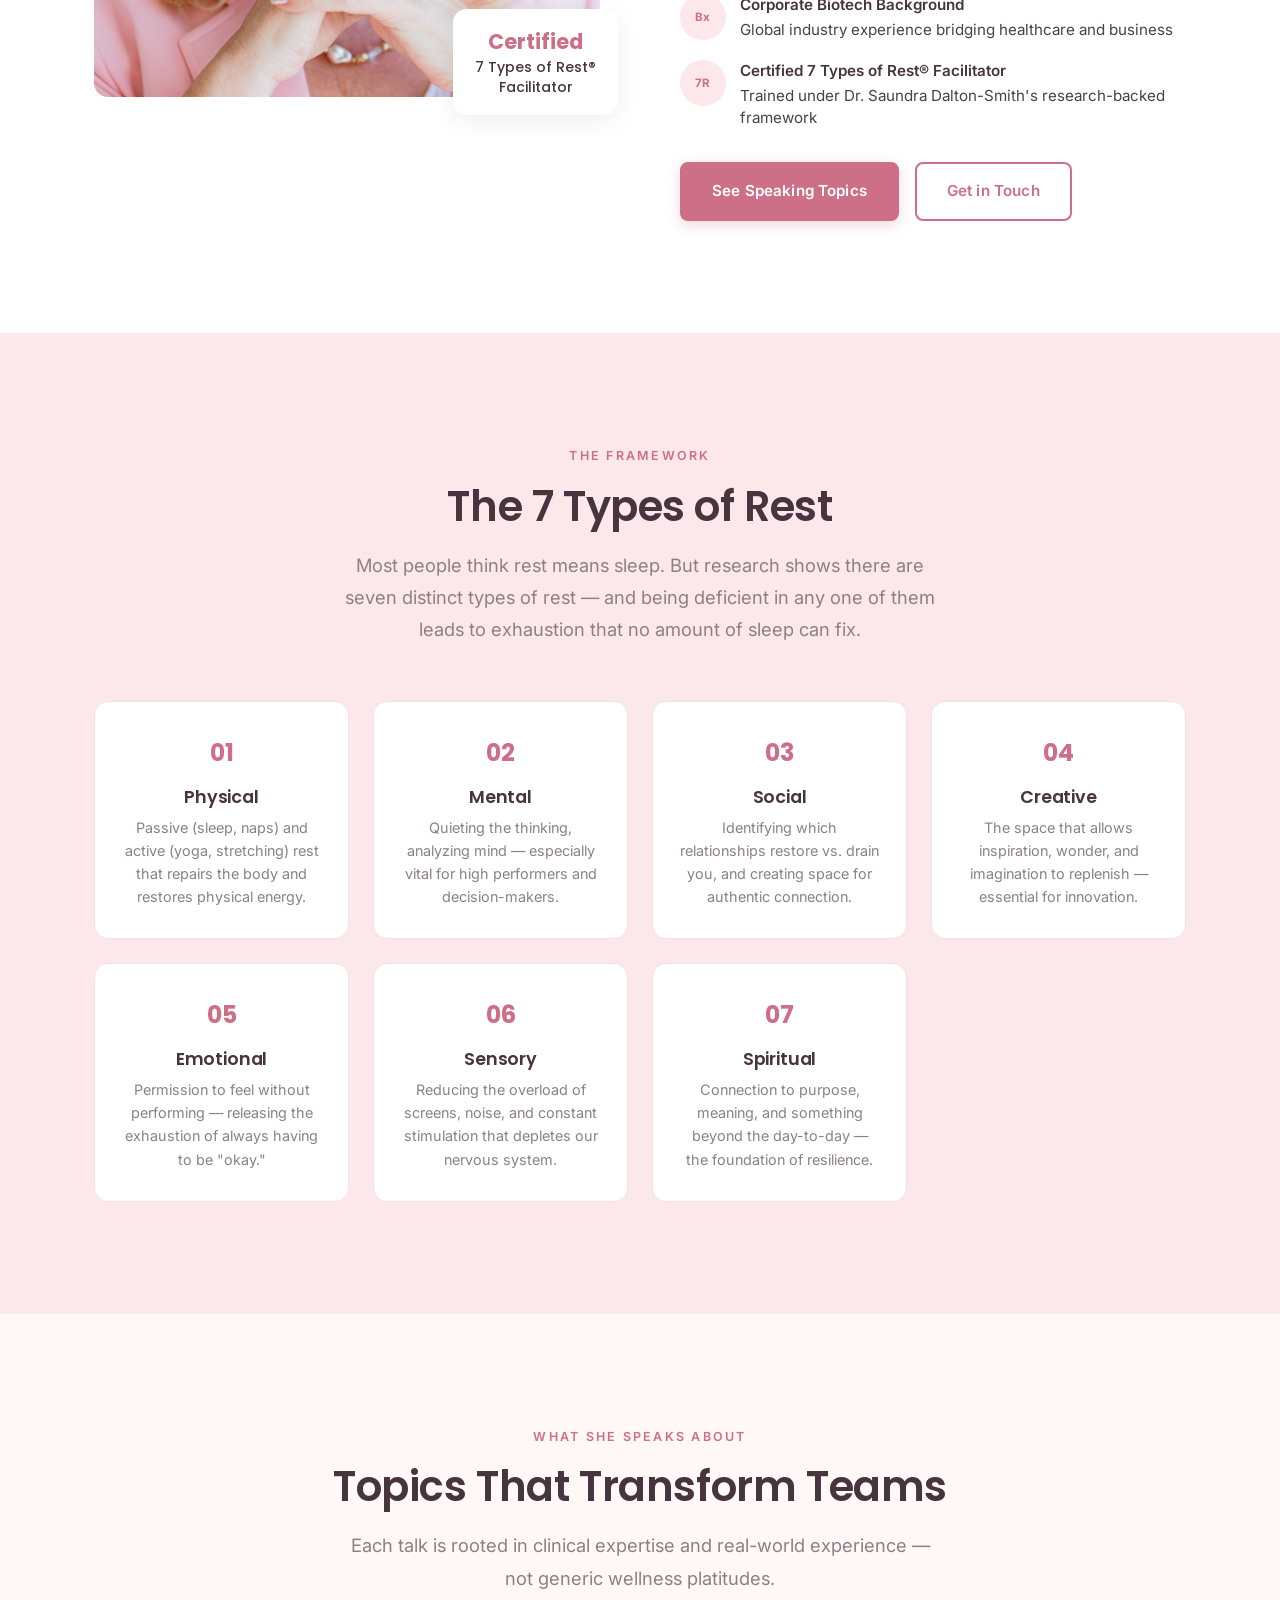
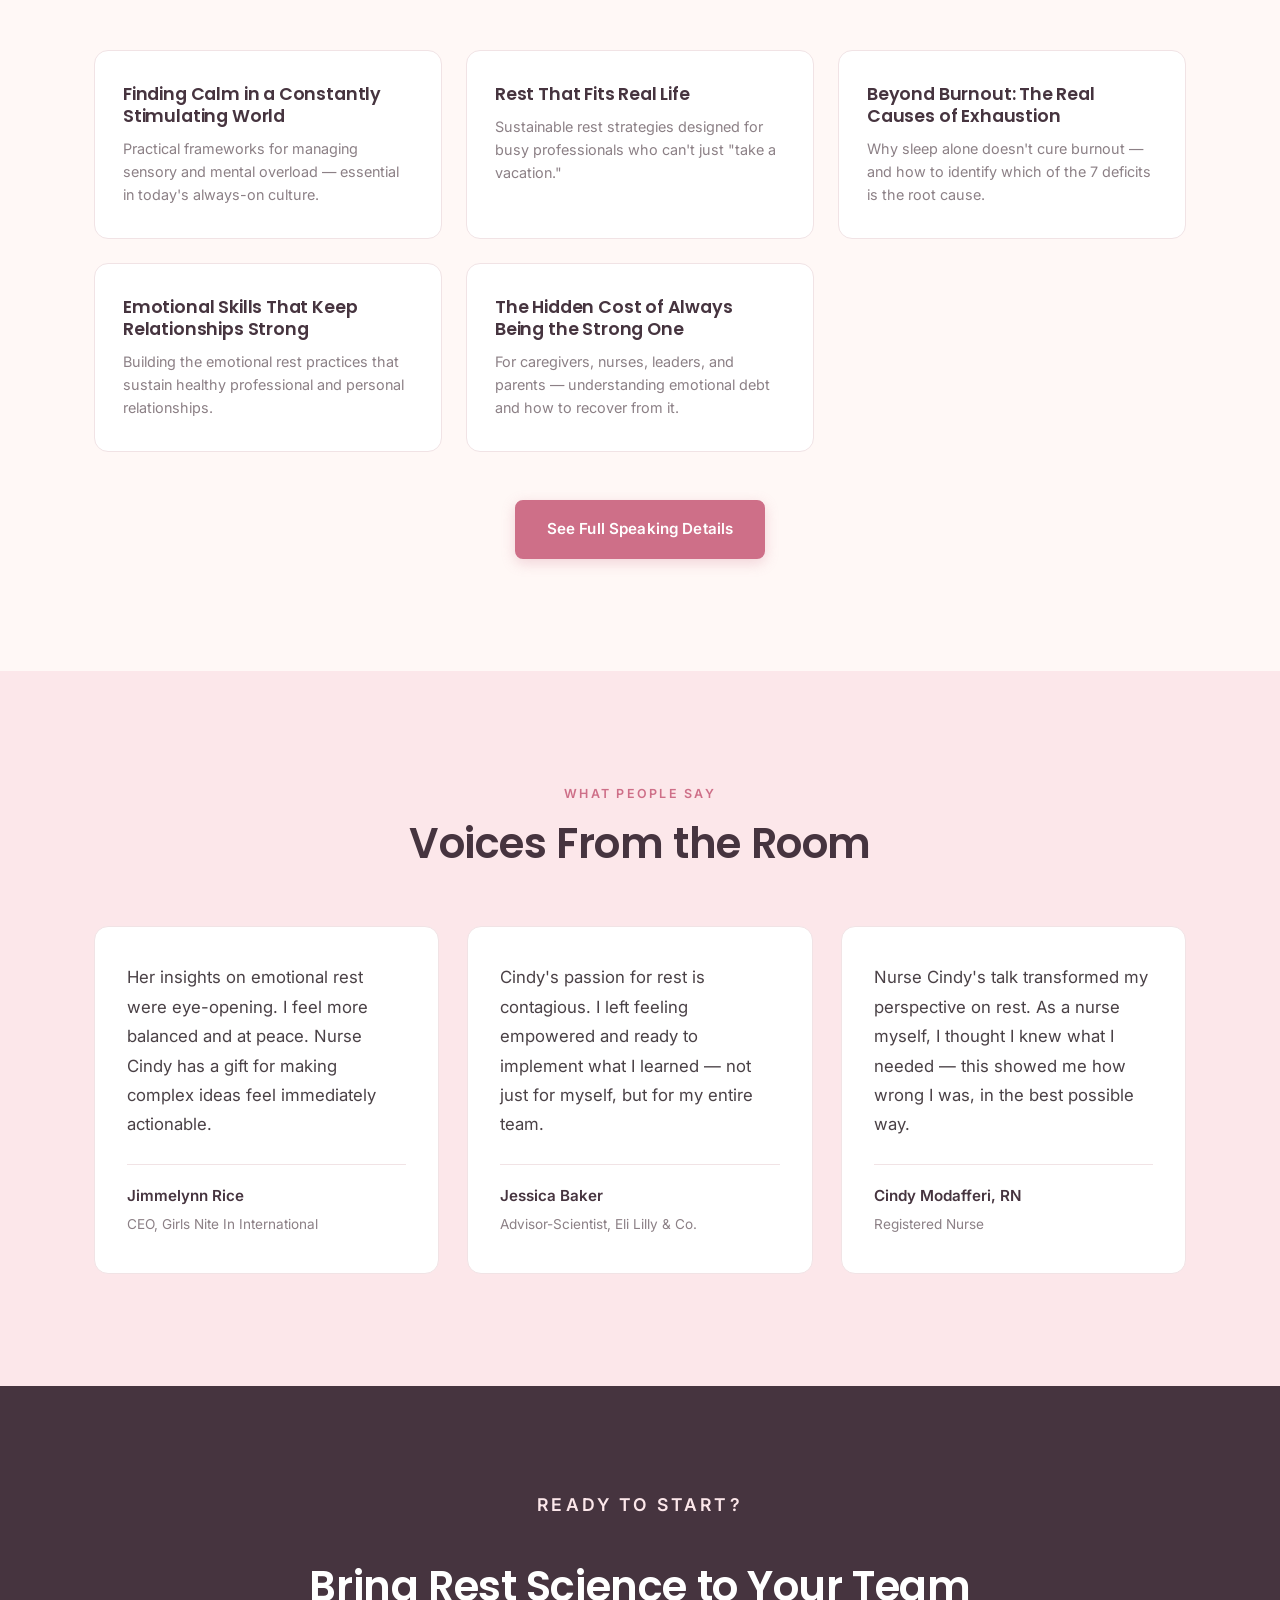
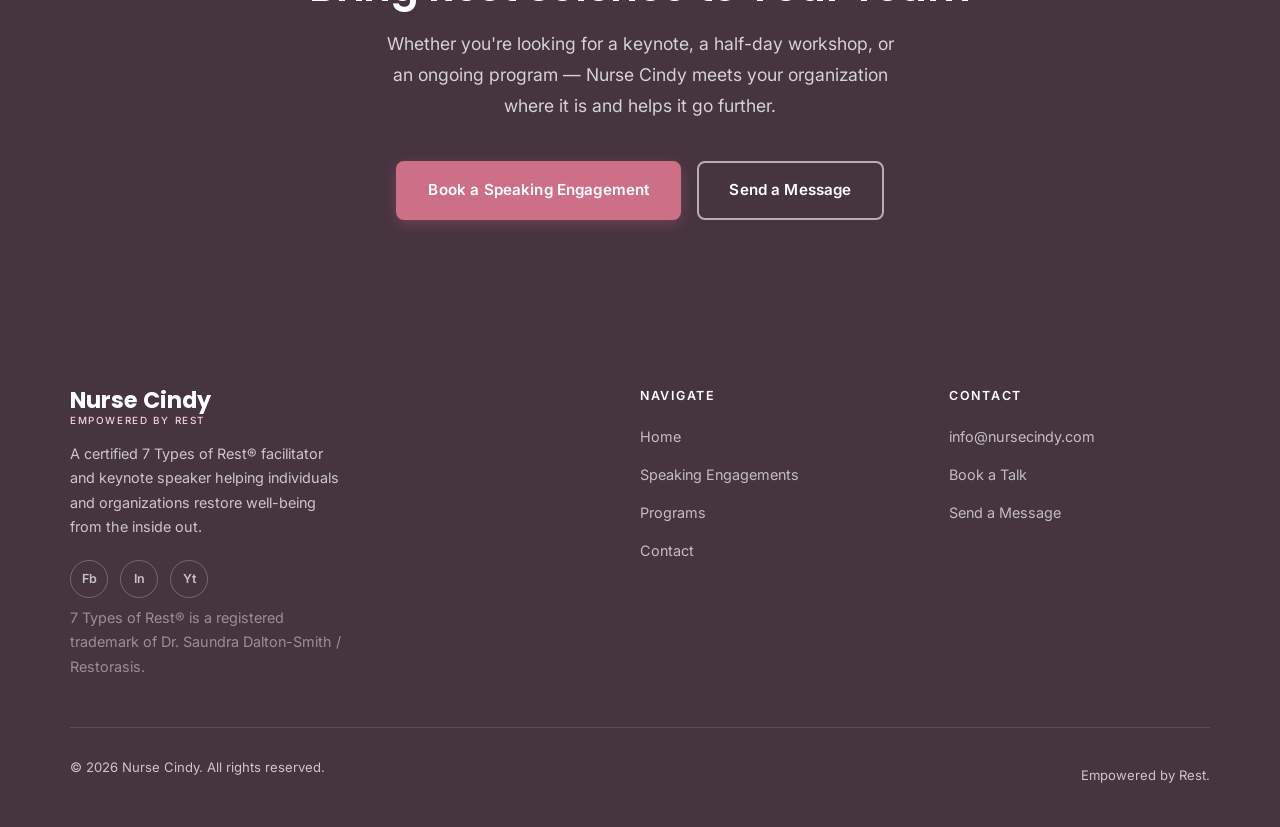
==== commit 35ade724: "Redesign toward original look: soft pink wellness palette, Poppins sans-serif, light/airy sections" ====
--- a/index.html
+++ b/index.html
@@ -44,7 +44,7 @@
         <p class="hero-sub">Nurse Cindy helps individuals and teams discover the science of rest — and finally experience what fully restored feels like.</p>
         <div class="btn-group">
           <a href="mailto:cindy.callingallnurses@gmail.com?subject=Speaking%20Inquiry" class="btn btn-primary">Book a Speaking Engagement</a>
-          <a href="speaking.html" class="btn btn-outline-white">Explore Topics</a>
+          <a href="speaking.html" class="btn btn-outline">Explore Topics</a>
         </div>
       </div>
       <div class="hero-image">
--- a/assets/css/style.css
+++ b/assets/css/style.css
@@ -1,31 +1,39 @@
 /* ============================================================
    Nurse Cindy — Main Stylesheet
-   ============================================================ */
-
-@import url('https://fonts.googleapis.com/css2?family=Playfair+Display:ital,wght@0,400;0,600;0,700;1,400&family=Inter:wght@300;400;500;600&display=swap');
+   Soft, light, feminine wellness aesthetic
+   ============================================================ */
+
+@import url('https://fonts.googleapis.com/css2?family=Poppins:wght@400;500;600;700&family=Inter:wght@300;400;500;600&display=swap');
 
 /* --- Variables --- */
 :root {
-  --plum: #2C2A4A;
-  --coral: #E8896A;
-  --cream: #FAF7F4;
-  --blush: #F2D4CC;
-  --charcoal: #3D3D3D;
-  --muted: #6B6B6B;
+  /* Soft pink wellness palette */
   --white: #FFFFFF;
-  --border: #E8E0DA;
-
-  --font-display: 'Playfair Display', Georgia, serif;
+  --cream: #FFF8F6;       /* warm off-white — body + light sections */
+  --blush: #FCE7EA;       /* soft pink — alternating light sections */
+  --blush-deep: #F6D2D8;  /* slightly deeper pink */
+  --rose: #CE6F88;        /* primary accent — buttons, eyebrows, links */
+  --rose-dark: #B95C76;   /* hover */
+  --plum: #46343F;        /* warm deep mauve — headings, footer, CTA */
+  --charcoal: #4A4146;    /* body text */
+  --muted: #8C8086;       /* secondary text */
+  --border: #F1E3E5;      /* soft pink-tinted border */
+
+  /* legacy alias kept so existing markup using --coral maps to rose */
+  --coral: var(--rose);
+
+  --font-display: 'Poppins', system-ui, sans-serif;
   --font-body: 'Inter', system-ui, sans-serif;
 
   --max-width: 1140px;
-  --section-padding: 96px 24px;
-  --radius: 12px;
-  --radius-sm: 6px;
-
-  --shadow-sm: 0 2px 8px rgba(44,42,74,0.08);
-  --shadow-md: 0 8px 32px rgba(44,42,74,0.12);
-  --shadow-lg: 0 20px 60px rgba(44,42,74,0.15);
+  --section-padding: 112px 24px;
+  --radius: 14px;
+  --radius-sm: 8px;
+
+  --shadow-sm: 0 1px 4px rgba(70,52,63,0.06);
+  --shadow-md: 0 6px 22px rgba(70,52,63,0.08);
+  --shadow-lg: 0 16px 44px rgba(70,52,63,0.10);
+  --shadow-btn: 0 4px 14px rgba(206,111,136,0.28);
 }
 
 /* --- Reset & Base --- */
@@ -37,7 +45,7 @@
   font-family: var(--font-body);
   background-color: var(--cream);
   color: var(--charcoal);
-  line-height: 1.7;
+  line-height: 1.75;
   -webkit-font-smoothing: antialiased;
 }
 
@@ -48,13 +56,15 @@
 /* --- Typography --- */
 h1, h2, h3, h4 {
   font-family: var(--font-display);
-  line-height: 1.2;
+  line-height: 1.25;
   color: var(--plum);
-}
-
-h1 { font-size: clamp(2.4rem, 5vw, 3.8rem); }
-h2 { font-size: clamp(1.9rem, 3.5vw, 2.8rem); }
-h3 { font-size: clamp(1.25rem, 2vw, 1.5rem); }
+  font-weight: 600;
+  letter-spacing: -0.01em;
+}
+
+h1 { font-size: clamp(2.3rem, 5vw, 3.5rem); font-weight: 700; }
+h2 { font-size: clamp(1.8rem, 3.5vw, 2.6rem); }
+h3 { font-size: clamp(1.2rem, 2vw, 1.45rem); }
 h4 { font-size: 1.1rem; }
 
 p { margin-bottom: 1rem; }
@@ -62,12 +72,12 @@
 
 .section-eyebrow {
   font-family: var(--font-body);
-  font-size: 0.8rem;
-  font-weight: 600;
-  letter-spacing: 0.15em;
+  font-size: 0.78rem;
+  font-weight: 600;
+  letter-spacing: 0.18em;
   text-transform: uppercase;
-  color: var(--coral);
-  margin-bottom: 12px;
+  color: var(--rose);
+  margin-bottom: 14px;
 }
 
 .section-title { margin-bottom: 16px; }
@@ -94,12 +104,12 @@
   display: inline-flex;
   align-items: center;
   gap: 8px;
-  padding: 14px 32px;
-  border-radius: 50px;
+  padding: 14px 30px;
+  border-radius: var(--radius-sm);
   font-family: var(--font-body);
   font-weight: 600;
   font-size: 0.95rem;
-  letter-spacing: 0.02em;
+  letter-spacing: 0.01em;
   cursor: pointer;
   border: 2px solid transparent;
   transition: all 0.2s ease;
@@ -107,26 +117,24 @@
 }
 
 .btn-primary {
-  background: var(--coral);
+  background: var(--rose);
   color: var(--white);
-  border-color: var(--coral);
+  border-color: var(--rose);
+  box-shadow: var(--shadow-btn);
 }
 .btn-primary:hover {
-  background: #d4724f;
-  border-color: #d4724f;
-  transform: translateY(-1px);
-  box-shadow: var(--shadow-md);
+  background: var(--rose-dark);
+  border-color: var(--rose-dark);
 }
 
 .btn-outline {
   background: transparent;
-  color: var(--plum);
-  border-color: var(--plum);
+  color: var(--rose);
+  border-color: var(--rose);
 }
 .btn-outline:hover {
-  background: var(--plum);
+  background: var(--rose);
   color: var(--white);
-  transform: translateY(-1px);
 }
 
 .btn-outline-white {
@@ -156,7 +164,7 @@
   left: 0;
   right: 0;
   z-index: 100;
-  background: rgba(250,247,244,0.95);
+  background: rgba(255,248,246,0.92);
   backdrop-filter: blur(10px);
   -webkit-backdrop-filter: blur(10px);
   border-bottom: 1px solid transparent;
@@ -172,7 +180,7 @@
   display: flex;
   align-items: center;
   justify-content: space-between;
-  height: 72px;
+  height: 74px;
   padding: 0 24px;
   max-width: var(--max-width);
   margin: 0 auto;
@@ -190,11 +198,12 @@
 
 .nav-logo span {
   font-family: var(--font-body);
-  font-size: 0.65rem;
+  font-size: 0.62rem;
   font-weight: 500;
-  letter-spacing: 0.12em;
+  letter-spacing: 0.16em;
   text-transform: uppercase;
-  color: var(--coral);
+  color: var(--rose);
+  margin-top: 2px;
 }
 
 .nav-links {
@@ -214,17 +223,17 @@
 .nav-links a::after {
   content: '';
   position: absolute;
-  bottom: -3px;
+  bottom: -4px;
   left: 0;
   width: 0;
   height: 2px;
-  background: var(--coral);
+  background: var(--rose);
   transition: width 0.2s;
 }
 
-.nav-links a:hover { color: var(--plum); }
+.nav-links a:hover { color: var(--rose); }
 .nav-links a:hover::after { width: 100%; }
-.nav-links a.active { color: var(--plum); font-weight: 600; }
+.nav-links a.active { color: var(--rose); font-weight: 600; }
 .nav-links a.active::after { width: 100%; }
 
 .nav-cta { margin-left: 8px; }
@@ -253,26 +262,18 @@
 .nav-toggle.open span:nth-child(3) { transform: translateY(-7px) rotate(-45deg); }
 
 /* ============================================================
-   HERO
+   HERO — soft light gradient
    ============================================================ */
 
 .hero {
-  min-height: 100vh;
+  min-height: 92vh;
   display: grid;
   grid-template-columns: 1fr 1fr;
   align-items: center;
-  background: var(--plum);
-  padding-top: 72px;
+  background: linear-gradient(165deg, var(--cream) 0%, var(--blush) 100%);
+  padding-top: 74px;
   overflow: hidden;
   position: relative;
-}
-
-.hero::before {
-  content: '';
-  position: absolute;
-  inset: 0;
-  background: radial-gradient(ellipse at 20% 50%, rgba(232,137,106,0.15) 0%, transparent 60%);
-  pointer-events: none;
 }
 
 .hero-content {
@@ -283,12 +284,12 @@
 .hero-eyebrow {
   display: inline-flex;
   align-items: center;
-  gap: 8px;
+  gap: 10px;
   font-size: 0.78rem;
   font-weight: 600;
-  letter-spacing: 0.15em;
+  letter-spacing: 0.18em;
   text-transform: uppercase;
-  color: var(--coral);
+  color: var(--rose);
   margin-bottom: 24px;
 }
 
@@ -297,30 +298,30 @@
   display: block;
   width: 32px;
   height: 2px;
-  background: var(--coral);
+  background: var(--rose);
   border-radius: 2px;
 }
 
 .hero h1 {
-  color: var(--white);
+  color: var(--plum);
   margin-bottom: 8px;
 }
 
 .hero h1 em {
   font-style: italic;
-  color: var(--blush);
+  color: var(--rose);
 }
 
 .hero-sub {
   font-size: 1.15rem;
-  color: rgba(255,255,255,0.75);
+  color: var(--muted);
   max-width: 480px;
   margin: 20px 0 40px;
 }
 
 .hero-image {
-  height: 100vh;
-  min-height: 600px;
+  height: 92vh;
+  min-height: 560px;
   position: relative;
   overflow: hidden;
 }
@@ -338,8 +339,8 @@
   left: 0;
   top: 0;
   bottom: 0;
-  width: 80px;
-  background: linear-gradient(to right, var(--plum), transparent);
+  width: 100px;
+  background: linear-gradient(to right, var(--blush), transparent);
 }
 
 /* ============================================================
@@ -370,52 +371,55 @@
 
 .about-image-badge {
   position: absolute;
-  bottom: -20px;
-  right: -20px;
-  background: var(--coral);
-  color: var(--white);
-  padding: 20px 24px;
+  bottom: -18px;
+  right: -18px;
+  background: var(--white);
+  color: var(--plum);
+  padding: 18px 22px;
   border-radius: var(--radius);
   font-family: var(--font-display);
-  font-size: 0.95rem;
+  font-size: 0.88rem;
+  font-weight: 500;
   box-shadow: var(--shadow-md);
-  max-width: 200px;
+  max-width: 190px;
   text-align: center;
   line-height: 1.4;
 }
 
 .about-image-badge strong {
   display: block;
-  font-size: 1.5rem;
-  margin-bottom: 4px;
+  font-size: 1.3rem;
+  font-weight: 700;
+  color: var(--rose);
+  margin-bottom: 2px;
 }
 
 .about-credentials {
   display: flex;
   flex-direction: column;
-  gap: 16px;
+  gap: 18px;
   margin: 32px 0;
 }
 
 .credential-item {
   display: flex;
   align-items: flex-start;
-  gap: 12px;
+  gap: 14px;
 }
 
 .credential-icon {
   flex-shrink: 0;
-  width: 44px;
-  height: 44px;
-  background: var(--plum);
+  width: 46px;
+  height: 46px;
+  background: var(--blush);
   border-radius: 50%;
   display: flex;
   align-items: center;
   justify-content: center;
-  font-size: 0.7rem;
+  font-size: 0.72rem;
   font-weight: 700;
   font-family: var(--font-body);
-  color: var(--blush);
+  color: var(--rose);
   letter-spacing: 0.03em;
 }
 
@@ -433,17 +437,12 @@
 }
 
 /* ============================================================
-   7 TYPES OF REST
+   7 TYPES OF REST — soft blush, light cards
    ============================================================ */
 
 .rest-types {
-  background: var(--plum);
-  color: var(--white);
-}
-
-.rest-types .section-eyebrow { color: var(--blush); }
-.rest-types .section-title { color: var(--white); }
-.rest-types .section-lead { color: rgba(255,255,255,0.7); }
+  background: var(--blush);
+}
 
 .rest-grid {
   display: grid;
@@ -453,41 +452,34 @@
 }
 
 .rest-card {
-  background: rgba(255,255,255,0.07);
-  border: 1px solid rgba(255,255,255,0.12);
+  background: var(--white);
+  border: 1px solid var(--border);
   border-radius: var(--radius);
-  padding: 28px 24px;
-  transition: all 0.3s ease;
+  padding: 30px 26px;
+  transition: border-color 0.2s ease, transform 0.2s ease;
 }
 
 .rest-card:hover {
-  background: rgba(255,255,255,0.12);
-  transform: translateY(-4px);
-  box-shadow: 0 16px 48px rgba(0,0,0,0.2);
-}
-
-.rest-card-icon {
-  font-size: 2rem;
-  margin-bottom: 14px;
+  border-color: var(--rose);
+  transform: translateY(-3px);
 }
 
 .rest-card-num {
   font-family: var(--font-display);
-  font-size: 1.6rem;
+  font-size: 1.5rem;
   font-weight: 700;
-  color: var(--coral);
-  margin-bottom: 14px;
-  opacity: 0.85;
+  color: var(--rose);
+  margin-bottom: 12px;
 }
 
 .rest-card h3 {
-  color: var(--blush);
+  color: var(--plum);
   font-size: 1.1rem;
   margin-bottom: 8px;
 }
 
 .rest-card p {
-  color: rgba(255,255,255,0.7);
+  color: var(--muted);
   font-size: 0.9rem;
   line-height: 1.6;
   margin: 0;
@@ -513,13 +505,11 @@
   border: 1px solid var(--border);
   border-radius: var(--radius);
   padding: 32px 28px;
-  border-left: 4px solid var(--coral);
-  transition: all 0.2s ease;
+  transition: border-color 0.2s ease;
 }
 
 .topic-card:hover {
-  box-shadow: var(--shadow-md);
-  transform: translateY(-2px);
+  border-color: var(--rose);
 }
 
 .topic-card h3 {
@@ -552,29 +542,17 @@
 
 .testimonial-card {
   background: var(--white);
+  border: 1px solid var(--border);
   border-radius: var(--radius);
   padding: 36px 32px;
-  box-shadow: var(--shadow-sm);
   position: relative;
 }
 
-.testimonial-card::before {
-  content: '\201C';
-  font-family: var(--font-display);
-  font-size: 5rem;
-  line-height: 1;
-  color: var(--blush);
-  position: absolute;
-  top: 16px;
-  left: 28px;
-}
-
 .testimonial-text {
-  font-size: 1rem;
-  line-height: 1.7;
+  font-size: 1.05rem;
+  line-height: 1.75;
   color: var(--charcoal);
-  font-style: italic;
-  margin: 32px 0 24px;
+  margin: 0 0 24px;
 }
 
 .testimonial-author {
@@ -595,28 +573,18 @@
 }
 
 /* ============================================================
-   CTA BANNER
+   CTA BANNER — warm deep mauve grounding band
    ============================================================ */
 
 .cta-banner {
-  background: linear-gradient(135deg, var(--plum) 0%, #3d3a5e 50%, #4a3a6e 100%);
+  background: var(--plum);
   color: var(--white);
   text-align: center;
-  padding: 100px 24px;
-  position: relative;
-  overflow: hidden;
-}
-
-.cta-banner::before {
-  content: '';
-  position: absolute;
-  inset: 0;
-  background: radial-gradient(ellipse at 70% 50%, rgba(232,137,106,0.2) 0%, transparent 60%);
-  pointer-events: none;
+  padding: 104px 24px;
 }
 
 .cta-banner h2 { color: var(--white); margin-bottom: 16px; }
-.cta-banner p { color: rgba(255,255,255,0.75); font-size: 1.1rem; max-width: 520px; margin: 0 auto 40px; }
+.cta-banner p { color: rgba(255,255,255,0.78); font-size: 1.1rem; max-width: 520px; margin: 0 auto 40px; }
 
 /* ============================================================
    FOOTER
@@ -624,7 +592,7 @@
 
 .site-footer {
   background: var(--plum);
-  color: rgba(255,255,255,0.7);
+  color: rgba(255,255,255,0.72);
   padding: 64px 24px 32px;
 }
 
@@ -635,7 +603,7 @@
   max-width: var(--max-width);
   margin: 0 auto;
   padding-bottom: 48px;
-  border-bottom: 1px solid rgba(255,255,255,0.1);
+  border-bottom: 1px solid rgba(255,255,255,0.12);
 }
 
 .footer-brand .nav-logo {
@@ -644,6 +612,8 @@
   margin-bottom: 16px;
 }
 
+.footer-brand .nav-logo span { color: var(--blush-deep); }
+
 .footer-brand p {
   font-size: 0.9rem;
   line-height: 1.7;
@@ -653,9 +623,9 @@
 .footer-col h4 {
   color: var(--white);
   font-family: var(--font-body);
-  font-size: 0.8rem;
-  font-weight: 600;
-  letter-spacing: 0.12em;
+  font-size: 0.78rem;
+  font-weight: 600;
+  letter-spacing: 0.14em;
   text-transform: uppercase;
   margin-bottom: 18px;
 }
@@ -668,11 +638,11 @@
 
 .footer-col ul a {
   font-size: 0.9rem;
-  color: rgba(255,255,255,0.65);
+  color: rgba(255,255,255,0.68);
   transition: color 0.2s;
 }
 
-.footer-col ul a:hover { color: var(--blush); }
+.footer-col ul a:hover { color: var(--blush-deep); }
 
 .footer-social {
   display: flex;
@@ -684,18 +654,20 @@
   width: 38px;
   height: 38px;
   border-radius: 50%;
-  border: 1px solid rgba(255,255,255,0.2);
+  border: 1px solid rgba(255,255,255,0.25);
   display: flex;
   align-items: center;
   justify-content: center;
-  font-size: 0.9rem;
-  color: rgba(255,255,255,0.65);
+  font-size: 0.78rem;
+  font-weight: 600;
+  color: rgba(255,255,255,0.7);
   transition: all 0.2s;
 }
 
 .footer-social a:hover {
-  border-color: var(--coral);
-  color: var(--coral);
+  border-color: var(--rose);
+  background: var(--rose);
+  color: var(--white);
 }
 
 .footer-bottom {
@@ -709,38 +681,28 @@
   gap: 12px;
 }
 
-.footer-bottom a { color: rgba(255,255,255,0.5); }
-.footer-bottom a:hover { color: var(--blush); }
+.footer-bottom a { color: rgba(255,255,255,0.55); }
+.footer-bottom a:hover { color: var(--blush-deep); }
 
 .rest-trademark {
   font-size: 0.8rem;
-  color: rgba(255,255,255,0.4);
+  color: rgba(255,255,255,0.45);
   margin-top: 8px;
 }
 
 /* ============================================================
-   PAGE HERO (interior pages)
+   PAGE HERO (interior pages) — soft blush
    ============================================================ */
 
 .page-hero {
-  background: var(--plum);
-  padding: 140px 24px 80px;
+  background: linear-gradient(165deg, var(--cream) 0%, var(--blush) 100%);
+  padding: 150px 24px 90px;
   text-align: center;
-  position: relative;
-  overflow: hidden;
-}
-
-.page-hero::before {
-  content: '';
-  position: absolute;
-  inset: 0;
-  background: radial-gradient(ellipse at 50% 80%, rgba(232,137,106,0.15) 0%, transparent 60%);
-  pointer-events: none;
-}
-
-.page-hero .section-eyebrow { color: var(--blush); }
-.page-hero h1 { color: var(--white); font-size: clamp(2rem, 4vw, 3rem); }
-.page-hero p { color: rgba(255,255,255,0.75); font-size: 1.1rem; max-width: 560px; margin: 16px auto 0; }
+}
+
+.page-hero .section-eyebrow { color: var(--rose); }
+.page-hero h1 { color: var(--plum); font-size: clamp(2rem, 4vw, 3rem); }
+.page-hero p { color: var(--muted); font-size: 1.1rem; max-width: 560px; margin: 16px auto 0; }
 
 /* ============================================================
    SPEAKING PAGE
@@ -766,7 +728,7 @@
 }
 
 .speaking-formats {
-  background: var(--cream);
+  background: var(--blush);
 }
 
 .formats-grid {
@@ -781,13 +743,12 @@
   border-radius: var(--radius);
   padding: 32px 28px;
   text-align: center;
-  border: 2px solid var(--border);
-  transition: all 0.2s;
+  border: 1px solid var(--border);
+  transition: border-color 0.2s;
 }
 
 .format-card:hover {
-  border-color: var(--coral);
-  box-shadow: var(--shadow-md);
+  border-color: var(--rose);
 }
 
 .format-icon {
@@ -798,11 +759,11 @@
   display: inline-flex;
   align-items: center;
   justify-content: center;
-  width: 52px;
-  height: 52px;
+  width: 54px;
+  height: 54px;
   border-radius: 50%;
-  background: var(--plum);
-  color: var(--coral);
+  background: var(--blush);
+  color: var(--rose);
   font-family: var(--font-display);
   font-size: 1.1rem;
   font-weight: 700;
@@ -815,8 +776,8 @@
 .format-tag {
   display: inline-block;
   background: var(--blush);
-  color: var(--plum);
-  padding: 4px 14px;
+  color: var(--rose);
+  padding: 5px 16px;
   border-radius: 50px;
   font-size: 0.8rem;
   font-weight: 600;
@@ -826,19 +787,17 @@
 
 .topic-full-card {
   background: var(--cream);
+  border: 1px solid var(--border);
   border-radius: var(--radius);
   padding: 36px 32px;
-  margin-bottom: 24px;
-  border-left: 5px solid var(--coral);
+  margin-bottom: 20px;
 }
 
 .topic-full-card:last-child { margin-bottom: 0; }
 .topic-full-card h3 { margin-bottom: 10px; }
 .topic-full-card p { color: var(--muted); font-size: 0.95rem; margin: 0; }
 
-.audience-section { background: var(--plum); }
-.audience-section .section-eyebrow { color: var(--blush); }
-.audience-section .section-title { color: var(--white); }
+.audience-section { background: var(--cream); }
 
 .audience-grid {
   display: grid;
@@ -873,7 +832,7 @@
   content: '';
   position: absolute;
   inset: 0;
-  background: linear-gradient(to top, rgba(44,42,74,0.88) 0%, rgba(44,42,74,0.3) 60%, transparent 100%);
+  background: linear-gradient(to top, rgba(70,52,63,0.9) 0%, rgba(70,52,63,0.35) 55%, transparent 100%);
   z-index: 1;
 }
 
@@ -888,15 +847,6 @@
   width: 100%;
 }
 
-@media (max-width: 900px) {
-  .audience-grid { grid-template-columns: repeat(2, 1fr); }
-}
-
-@media (max-width: 500px) {
-  .audience-grid { grid-template-columns: 1fr 1fr; gap: 10px; }
-  .audience-item { height: 130px; }
-}
-
 /* ============================================================
    PROGRAMS PAGE
    ============================================================ */
@@ -915,27 +865,26 @@
   border-radius: var(--radius);
   overflow: hidden;
   border: 1px solid var(--border);
-  transition: all 0.2s;
+  transition: border-color 0.2s;
   display: flex;
   flex-direction: column;
 }
 
 .program-card:hover {
-  box-shadow: var(--shadow-md);
-  transform: translateY(-3px);
+  border-color: var(--rose);
 }
 
 .program-card-badge {
   background: var(--plum);
   color: var(--white);
   padding: 8px 20px;
-  font-size: 0.8rem;
+  font-size: 0.78rem;
   font-weight: 600;
   letter-spacing: 0.1em;
   text-transform: uppercase;
 }
 
-.program-card-badge.free { background: var(--coral); }
+.program-card-badge.free { background: var(--rose); }
 
 .program-card-body { padding: 28px 24px; flex: 1; }
 .program-card-body h3 { margin-bottom: 10px; font-size: 1.15rem; }
@@ -952,7 +901,7 @@
 
 .program-price {
   font-family: var(--font-display);
-  font-size: 1.3rem;
+  font-size: 1.25rem;
   font-weight: 700;
   color: var(--plum);
 }
@@ -982,7 +931,7 @@
   width: 48px;
   height: 48px;
   flex-shrink: 0;
-  background: var(--plum);
+  background: var(--blush);
   border-radius: 50%;
   display: flex;
   align-items: center;
@@ -991,14 +940,13 @@
 
 .contact-icon span {
   font-family: var(--font-body);
-  font-size: 0.75rem;
+  font-size: 0.78rem;
   font-weight: 700;
-  color: var(--blush);
+  color: var(--rose);
   letter-spacing: 0.05em;
 }
 
 .contact-item-text h4 {
-  font-family: var(--font-body);
   font-size: 0.8rem;
   font-weight: 600;
   letter-spacing: 0.1em;
@@ -1009,10 +957,10 @@
 
 .contact-item-text p { margin: 0; font-size: 0.95rem; }
 .contact-item-text a { color: var(--plum); font-weight: 500; }
-.contact-item-text a:hover { color: var(--coral); }
+.contact-item-text a:hover { color: var(--rose); }
 
 .contact-form {
-  background: var(--cream);
+  background: var(--blush);
   border-radius: var(--radius);
   padding: 40px 36px;
 }
@@ -1048,7 +996,7 @@
 .form-group input:focus,
 .form-group select:focus,
 .form-group textarea:focus {
-  border-color: var(--coral);
+  border-color: var(--rose);
 }
 
 .form-group textarea { resize: vertical; min-height: 120px; }
@@ -1064,7 +1012,7 @@
    ============================================================ */
 
 @media (max-width: 900px) {
-  :root { --section-padding: 72px 24px; }
+  :root { --section-padding: 80px 24px; }
 
   .hero {
     grid-template-columns: 1fr;
@@ -1072,7 +1020,7 @@
   }
 
   .hero-content {
-    padding: 100px 24px 48px;
+    padding: 110px 24px 80px;
     text-align: center;
   }
 
@@ -1080,8 +1028,7 @@
   .hero-sub { margin-left: auto; margin-right: auto; }
 
   .hero-image {
-    height: 50vw;
-    min-height: 300px;
+    display: none;
   }
 
   .about-grid,
@@ -1090,17 +1037,19 @@
 
   .about-image-badge { right: 0; bottom: -16px; }
 
+  .audience-grid { grid-template-columns: repeat(2, 1fr); }
+
   .footer-grid { grid-template-columns: 1fr 1fr; }
   .footer-brand { grid-column: 1 / -1; }
 }
 
 @media (max-width: 600px) {
-  :root { --section-padding: 56px 20px; }
+  :root { --section-padding: 60px 20px; }
 
   .nav-links {
     display: none;
     position: fixed;
-    top: 72px;
+    top: 74px;
     left: 0;
     right: 0;
     background: var(--cream);
@@ -1126,11 +1075,13 @@
     border: none;
     color: var(--charcoal);
     font-weight: 500;
+    box-shadow: none;
   }
 
   .nav-toggle { display: flex; }
 
-  .hero-image { height: 60vw; }
+  .audience-grid { grid-template-columns: 1fr 1fr; gap: 10px; }
+  .audience-item { height: 130px; }
 
   .footer-grid { grid-template-columns: 1fr; gap: 32px; }
   .footer-bottom { flex-direction: column; text-align: center; }
